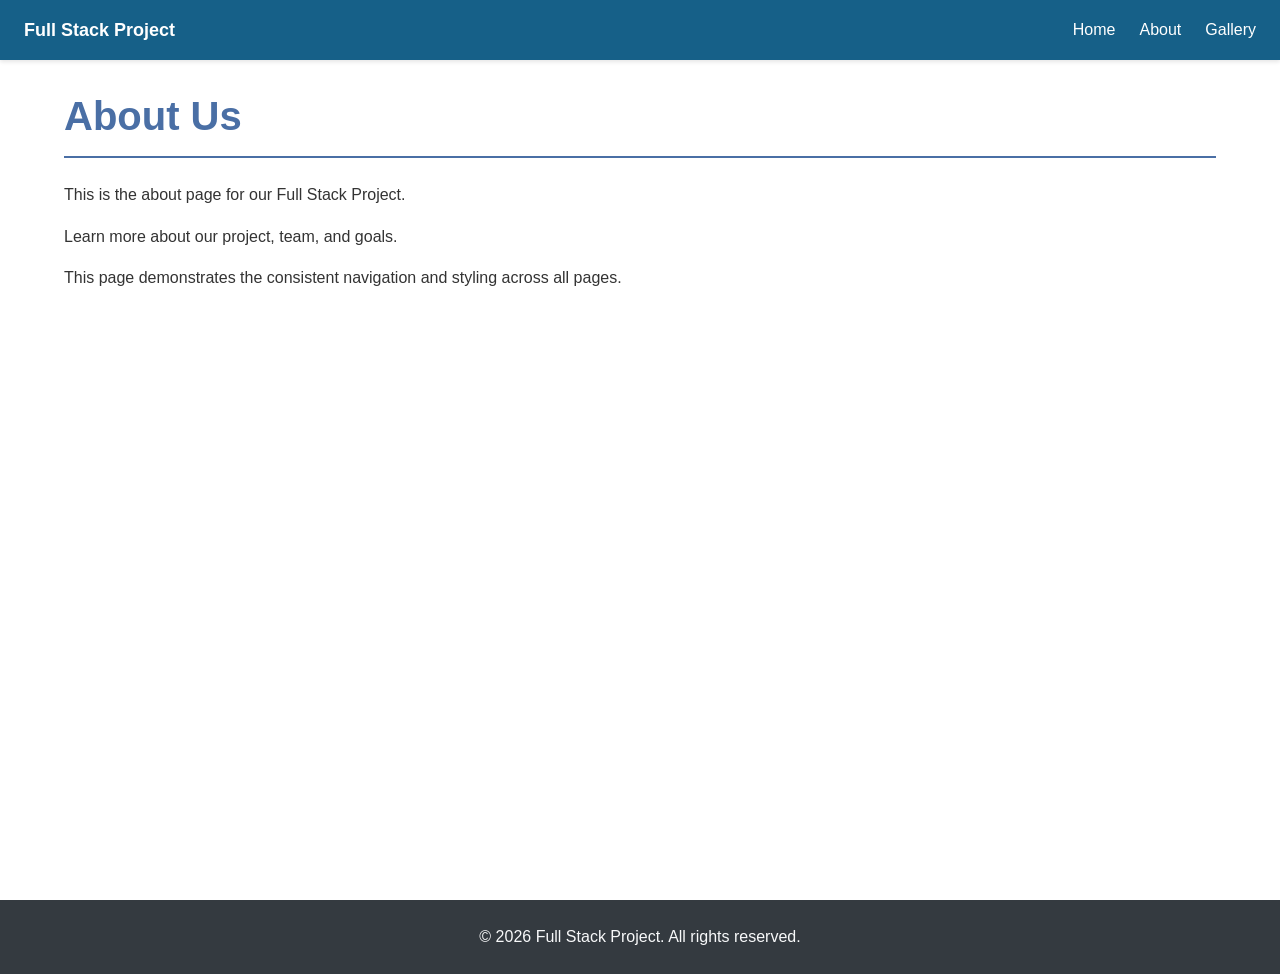
==== about.html @ bf6ebded "Initital commit" ====
<!DOCTYPE html>
<html lang="en">
<head>
    <meta charset="UTF-8">
    <meta name="viewport" content="width=device-width, initial-scale=1.0">
    <meta name="description" content="About our Full Stack Project">
    <title>Full Stack Project | About</title>
    <link rel="stylesheet" href="css/style.css">
</head>
<body>
    <!-- Navigation Bar -->
    <nav class="navbar">
        <a href="index.html" class="navbar-brand">Full Stack Project</a>
        <ul class="navbar-nav">
            <li><a href="index.html">Home</a></li>
            <li><a href="about.html">About</a></li>
            <li><a href="gallery.html">Gallery</a></li>
        </ul>
    </nav>

    <!-- Main Content -->
    <main class="main">
        <div class="container">
            <h1 class="page-heading">About Us</h1>
            <p class="mb-2">This is the about page for our Full Stack Project.</p>
            <p class="mb-2">Learn more about our project, team, and goals.</p>
            <p>This page demonstrates the consistent navigation and styling across all pages.</p>
        </div>
    </main>

    <!-- Footer -->
    <footer class="footer">
        <div class="container">
            <p>&copy; 2026 Full Stack Project. All rights reserved.</p>
        </div>
    </footer>
</body>
</html>
---- css/style.css ----
/* CSS Reset and Base Styles */

/* Reset */
* {
    margin: 0;
    padding: 0;
    box-sizing: border-box;
}

html {
    scroll-behavior: smooth;
}

body {
    font-family: var(--font-primary);
    font-size: var(--font-size-base);
    line-height: var(--line-height-base);
    color: var(--text-color);
    background-color: var(--bg-color);
}

h1, h2, h3, h4, h5, h6 {
    font-weight: 600;
    line-height: 1.2;
}

a {
    color: var(--link-color);
    text-decoration: none;
    transition: color 0.3s ease;
}

a:hover {
    color: var(--link-color-hover);
}

img {
    max-width: 100%;
    height: auto;
    display: block;
}

/* CSS Variables */
:root {
    /* Colors */
    --color-primary: #4a6fa5;
    --color-secondary: #166088;
    --color-accent: #4fc3f7;
    --color-light: #f8f9fa;
    --color-dark: #343a40;
    
    --bg-color: #ffffff;
    --text-color: #333333;
    --text-color-light: #666666;
    --link-color: var(--color-primary);
    --link-color-hover: var(--color-secondary);
    
    /* Typography */
    --font-primary: 'Segoe UI', Tahoma, Geneva, Verdana, sans-serif;
    --font-secondary: Georgia, 'Times New Roman', serif;
    --font-size-base: 16px;
    --font-size-small: 14px;
    --font-size-large: 18px;
    --line-height-base: 1.6;
    
    /* Spacing */
    --spacing-xs: 0.5rem;
    --spacing-sm: 1rem;
    --spacing-md: 1.5rem;
    --spacing-lg: 2rem;
    --spacing-xl: 3rem;
    
    /* Borders & Radius */
    --border-radius-sm: 4px;
    --border-radius-md: 8px;
    --border-color: #dddddd;
    
    /* Shadows */
    --shadow-sm: 0 2px 4px rgba(0, 0, 0, 0.1);
    --shadow-md: 0 4px 8px rgba(0, 0, 0, 0.15);
    
    /* Navigation */
    --nav-bg: var(--color-secondary);
    --nav-text: #ffffff;
    --nav-text-hover: var(--color-accent);
    --nav-height: 60px;
}

/* Utility Classes */
.container {
    width: 100%;
    max-width: 1200px;
    margin: 0 auto;
    padding: 0 var(--spacing-md);
}

.text-center {
    text-align: center;
}

.mt-1 { margin-top: var(--spacing-xs); }
.mt-2 { margin-top: var(--spacing-sm); }
.mt-3 { margin-top: var(--spacing-md); }
.mt-4 { margin-top: var(--spacing-lg); }

.mb-1 { margin-bottom: var(--spacing-xs); }
.mb-2 { margin-bottom: var(--spacing-sm); }
.mb-3 { margin-bottom: var(--spacing-md); }
.mb-4 { margin-bottom: var(--spacing-lg); }

/* Navigation Bar */
.navbar {
    background-color: var(--nav-bg);
    color: var(--nav-text);
    height: var(--nav-height);
    display: flex;
    align-items: center;
    justify-content: space-between;
    padding: 0 var(--spacing-md);
    position: sticky;
    top: 0;
    z-index: 1000;
    box-shadow: var(--shadow-sm);
}

.navbar-brand {
    font-size: var(--font-size-large);
    font-weight: 700;
    color: var(--nav-text);
}

.navbar-brand:hover {
    color: var(--nav-text-hover);
}

.navbar-nav {
    display: flex;
    list-style: none;
    gap: var(--spacing-md);
}

.navbar-nav a {
    color: var(--nav-text);
    font-weight: 500;
    padding: var(--spacing-xs) 0;
    position: relative;
}

.navbar-nav a:hover {
    color: var(--nav-text-hover);
}

.navbar-nav a::after {
    content: '';
    position: absolute;
    bottom: 0;
    left: 0;
    width: 0;
    height: 2px;
    background-color: var(--nav-text-hover);
    transition: width 0.3s ease;
}

.navbar-nav a:hover::after {
    width: 100%;
}

/* Main Content */
.main {
    padding: var(--spacing-lg) 0;
    min-height: calc(100vh - var(--nav-height));
}

/* Footer */
.footer {
    background-color: var(--color-dark);
    color: var(--color-light);
    text-align: center;
    padding: var(--spacing-md);
    margin-top: auto;
}

/* Page Headings */
.page-heading {
    font-size: 2.5rem;
    margin-bottom: var(--spacing-md);
    color: var(--color-primary);
    padding-bottom: var(--spacing-sm);
    border-bottom: 2px solid var(--color-primary);
}

/* Responsive Design */
@media (max-width: 768px) {
    .navbar-nav {
        display: none;
    }
    
    .page-heading {
        font-size: 2rem;
    }
}
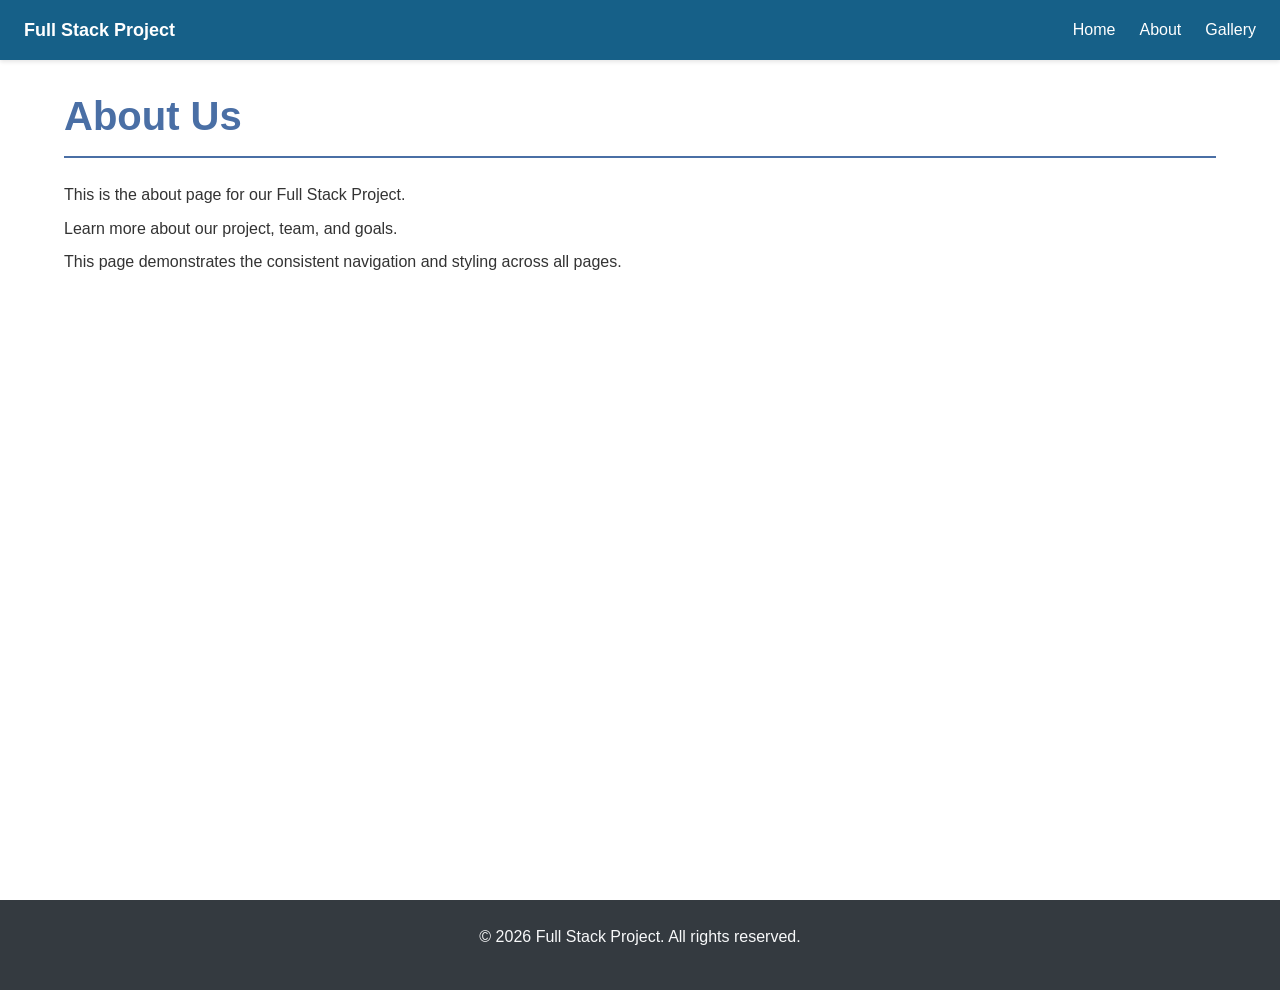
==== commit fde3282e: "feat: Add responsive card grid with hover effects" ====
--- a/about.html
+++ b/about.html
@@ -5,6 +5,8 @@
     <meta name="viewport" content="width=device-width, initial-scale=1.0">
     <meta name="description" content="About our Full Stack Project">
     <title>Full Stack Project | About</title>
+    <!-- Bootstrap 5 CSS -->
+    <link href="https://cdn.jsdelivr.net/npm/bootstrap@5.3.2/dist/css/bootstrap.min.css" rel="stylesheet" integrity="sha384-T3c6CoIi6uLrA9TneNEoa7RxnatzjcDSCmG1MXxSR1GAsXEV/Dwwykc2MPK8M2HN" crossorigin="anonymous">
     <link rel="stylesheet" href="css/style.css">
 </head>
 <body>
@@ -34,5 +36,8 @@
             <p>&copy; 2026 Full Stack Project. All rights reserved.</p>
         </div>
     </footer>
+
+    <!-- Bootstrap 5 JS Bundle with Popper -->
+    <script src="https://cdn.jsdelivr.net/npm/bootstrap@5.3.2/dist/js/bootstrap.bundle.min.js" integrity="sha384-C6RzsynM9kWDrMNeT87bh95OGNyZPhcTNXj1NW7RuBCsyN/o0jlpcV8Qyq46cDfL" crossorigin="anonymous"></script>
 </body>
 </html>
--- a/css/style.css
+++ b/css/style.css
@@ -135,6 +135,7 @@
 
 .navbar-nav {
     display: flex;
+    flex-direction: row;
     list-style: none;
     gap: var(--spacing-md);
 }
@@ -189,13 +190,156 @@
     border-bottom: 2px solid var(--color-primary);
 }
 
+/* Card Grid Layout */
+.card-grid {
+    display: grid;
+    grid-template-columns: repeat(auto-fill, minmax(300px, 1fr));
+    gap: var(--spacing-md);
+    padding: var(--spacing-sm) 0;
+}
+
+/* Card Component */
+.card {
+    background: white;
+    border-radius: var(--border-radius-md);
+    overflow: hidden;
+    box-shadow: var(--shadow-sm);
+    transition: all 0.3s ease;
+    border: none;
+}
+
+.card:hover {
+    transform: translateY(-5px);
+    box-shadow: var(--shadow-md);
+}
+
+.card-image-container {
+    position: relative;
+    overflow: hidden;
+    height: 220px;
+}
+
+.card-image-container img {
+    width: 100%;
+    height: 100%;
+    object-fit: cover;
+    transition: transform 0.4s ease;
+}
+
+.card:hover .card-image-container img {
+    transform: scale(1.05);
+}
+
+.card-overlay {
+    position: absolute;
+    top: 0;
+    left: 0;
+    right: 0;
+    bottom: 0;
+    background: rgba(22, 96, 136, 0.85);
+    display: flex;
+    align-items: center;
+    justify-content: center;
+    opacity: 0;
+    transition: opacity 0.3s ease;
+}
+
+.card:hover .card-overlay {
+    opacity: 1;
+}
+
+.overlay-text {
+    color: white;
+    font-weight: 600;
+    font-size: var(--font-size-large);
+    padding: var(--spacing-sm) var(--spacing-md);
+    border: 2px solid white;
+    border-radius: var(--border-radius-sm);
+}
+
+.card-body {
+    padding: var(--spacing-md);
+}
+
+.card-title {
+    font-size: var(--font-size-large);
+    margin-bottom: var(--spacing-xs);
+    color: var(--color-primary);
+}
+
+.card-text {
+    color: var(--text-color-light);
+    font-size: var(--font-size-small);
+    margin-bottom: var(--spacing-sm);
+    line-height: var(--line-height-base);
+}
+
+.card-meta {
+    display: flex;
+    align-items: center;
+    gap: var(--spacing-sm);
+    font-size: var(--font-size-small);
+    color: var(--text-color-light);
+}
+
+.card-meta .age::before {
+    content: "• ";
+    color: var(--border-color);
+}
+
+/* Page Header */
+.page-header {
+    text-align: center;
+    margin-bottom: var(--spacing-lg);
+}
+
+.lead {
+    font-size: 1.25rem;
+    color: var(--text-color-light);
+    margin-top: var(--spacing-sm);
+}
+
 /* Responsive Design */
 @media (max-width: 768px) {
-    .navbar-nav {
-        display: none;
-    }
-    
     .page-heading {
         font-size: 2rem;
     }
-}
+    
+    .card-grid {
+        grid-template-columns: repeat(auto-fill, minmax(250px, 1fr));
+        gap: var(--spacing-sm);
+    }
+    
+    .card-image-container {
+        height: 200px;
+    }
+    
+    .card-body {
+        padding: var(--spacing-sm);
+    }
+    
+    .card-title {
+        font-size: var(--font-size-base);
+    }
+}
+
+@media (max-width: 576px) {
+    .card-grid {
+        grid-template-columns: 1fr;
+        gap: var(--spacing-md);
+    }
+    
+    .card-image-container {
+        height: 250px;
+    }
+    
+    .page-header {
+        margin-bottom: var(--spacing-md);
+    }
+}
+
+@media (min-width: 1200px) {
+    .card-grid {
+        grid-template-columns: repeat(4, 1fr);
+    }
+}
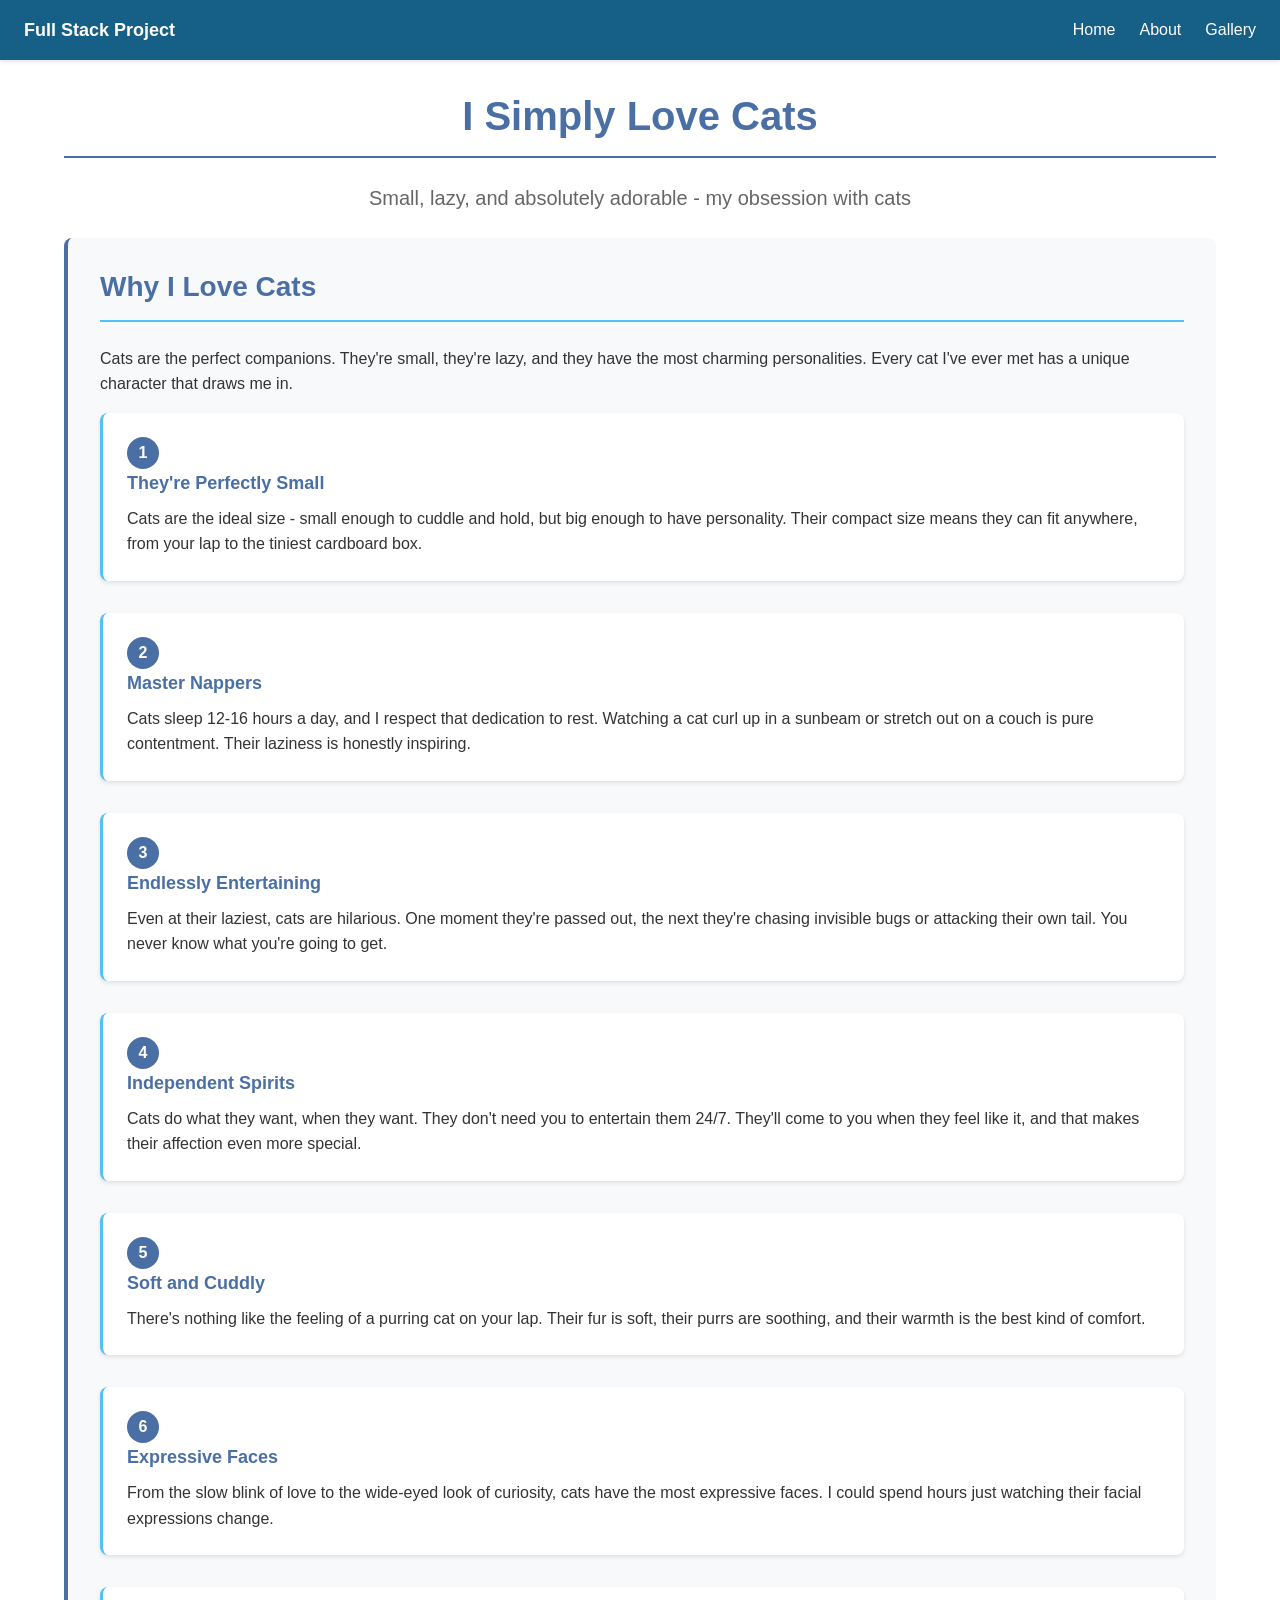
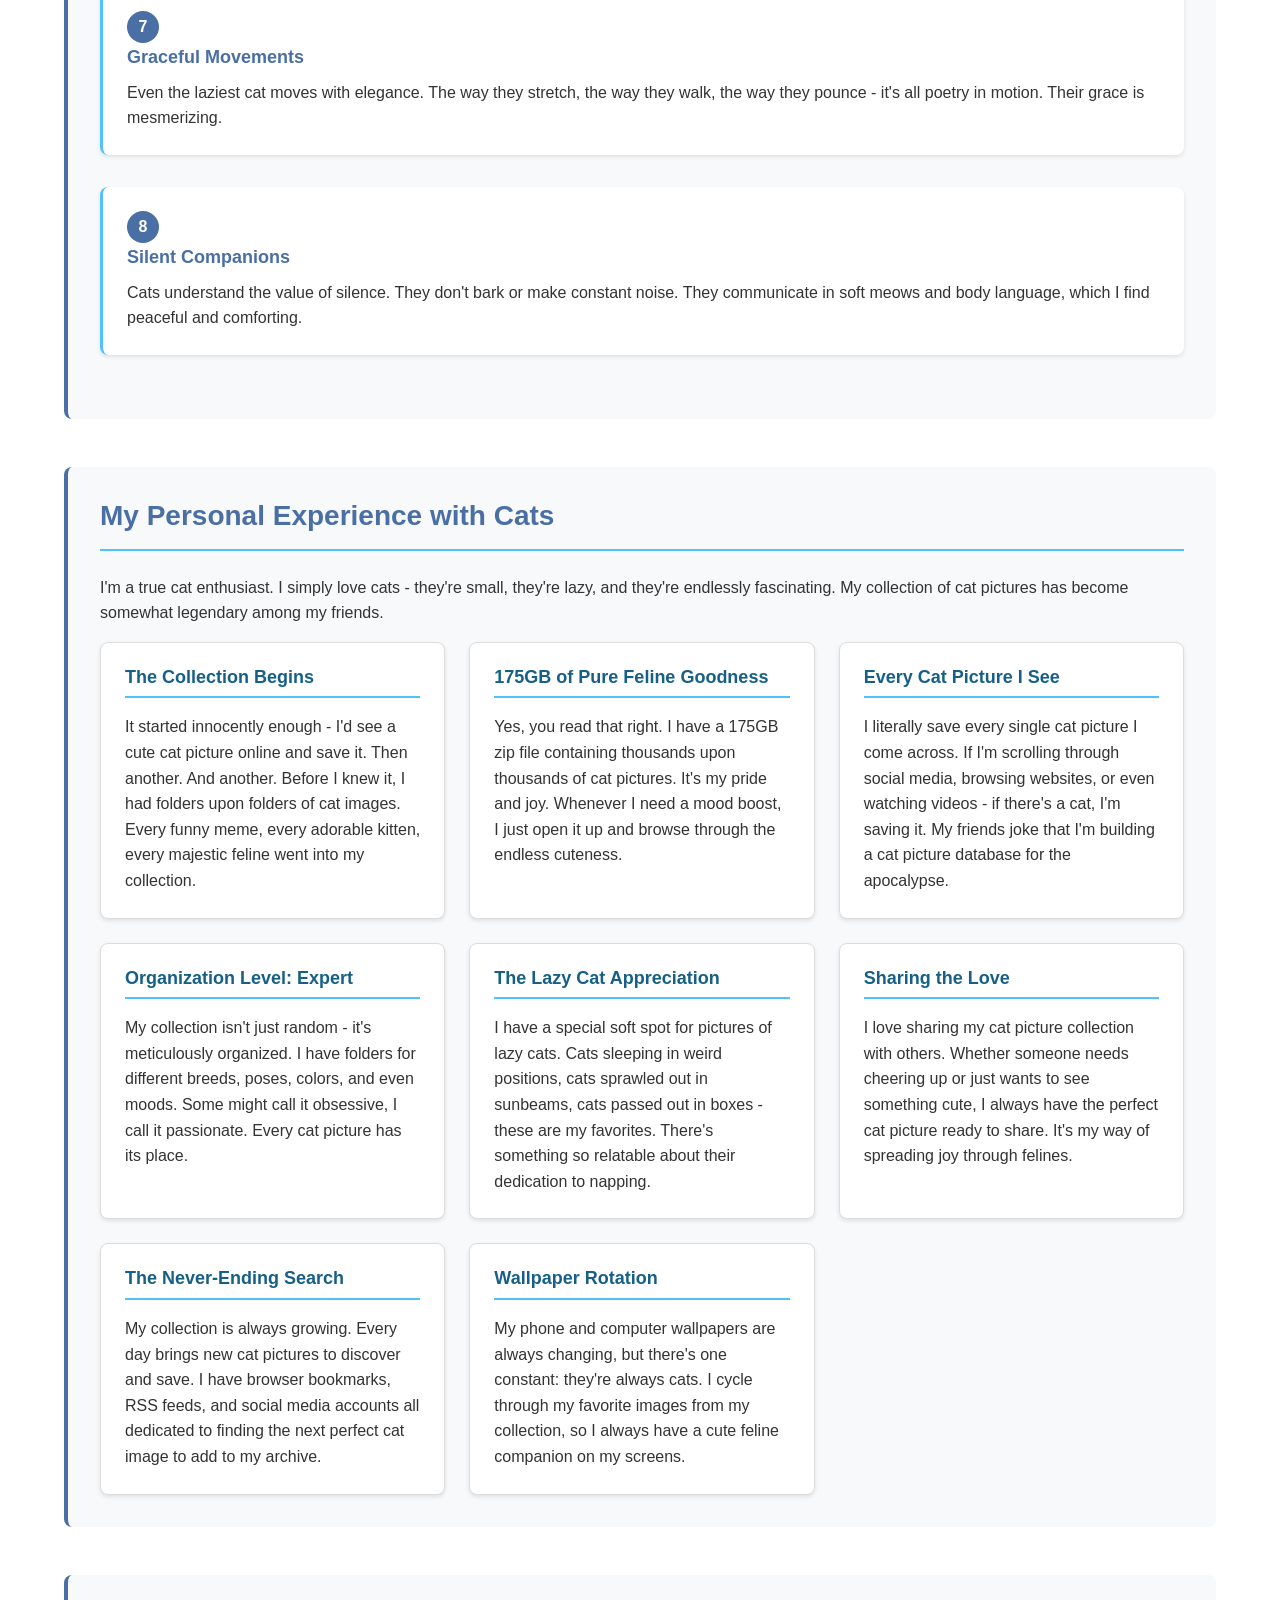
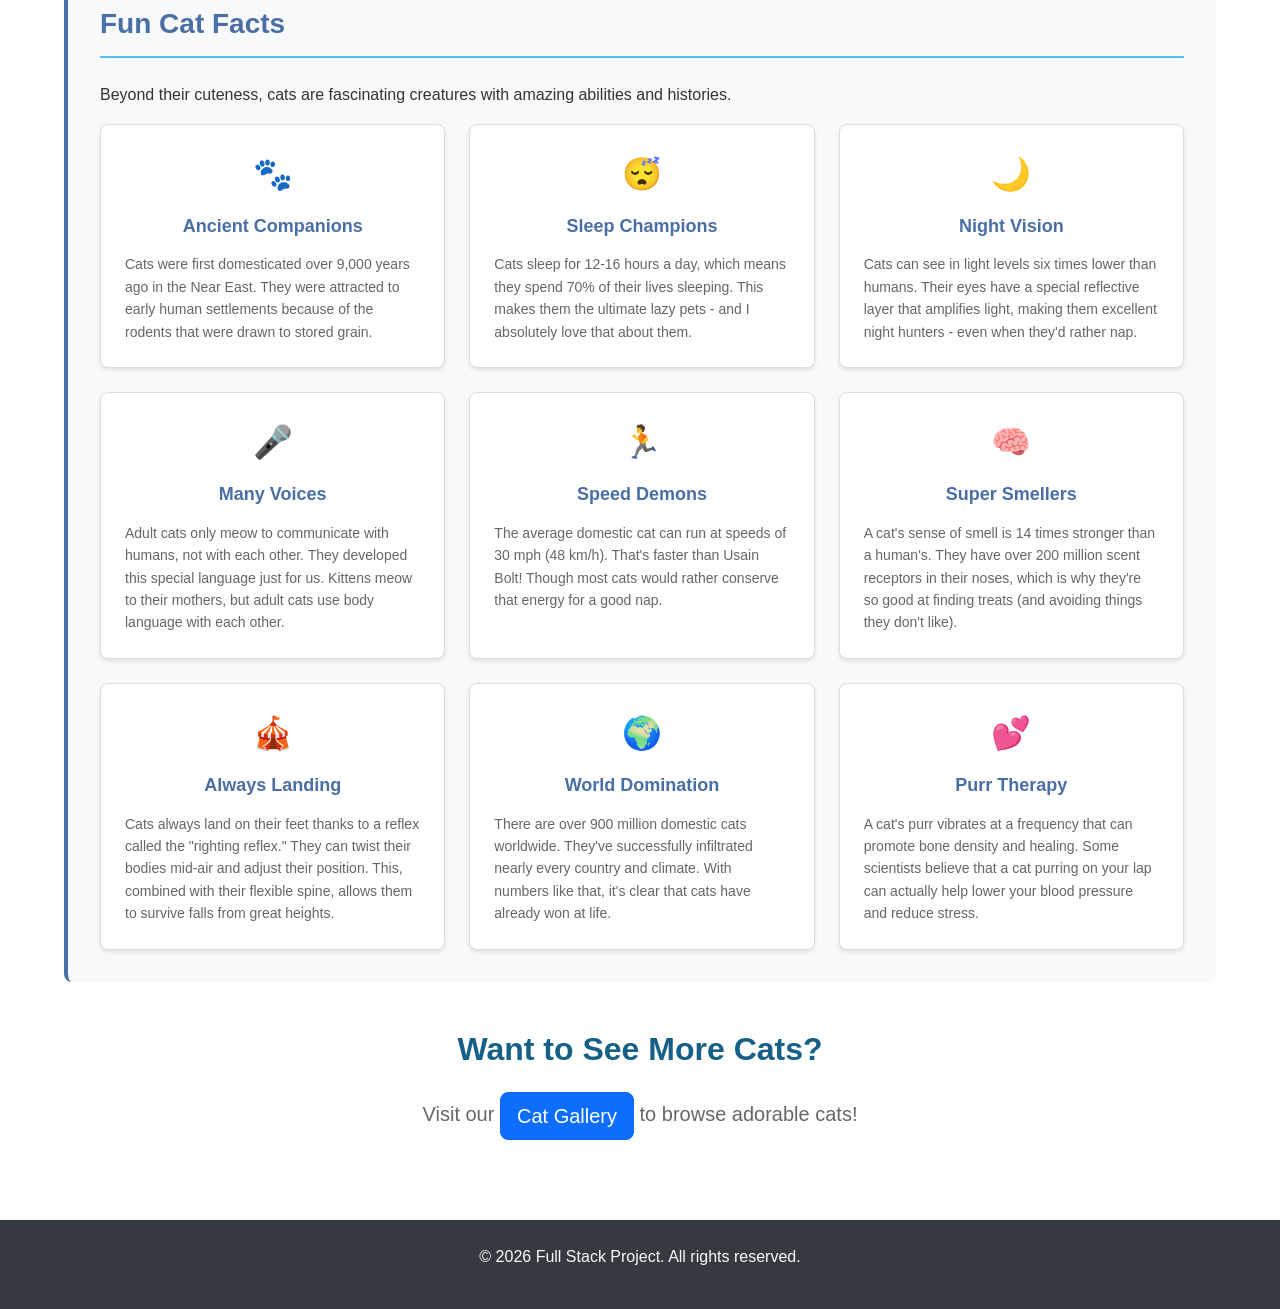
==== commit 81289e9d: "feat: initial about page draft" ====
--- a/about.html
+++ b/about.html
@@ -3,10 +3,10 @@
 <head>
     <meta charset="UTF-8">
     <meta name="viewport" content="width=device-width, initial-scale=1.0">
-    <meta name="description" content="About our Full Stack Project">
-    <title>Full Stack Project | About</title>
+    <meta name="description" content="About my love for cats - personal experiences and fun facts">
+    <title>Full Stack Project | About Cats</title>
     <!-- Bootstrap 5 CSS -->
-    <link href="https://cdn.jsdelivr.net/npm/bootstrap@5.3.2/dist/css/bootstrap.min.css" rel="stylesheet" integrity="sha384-T3c6CoIi6uLrA9TneNEoa7RxnatzjcDSCmG1MXxSR1GAsXEV/Dwwykc2MPK8M2HN" crossorigin="anonymous">
+    <link href="https://cdn.jsdelivr.net/npm/bootstrap@5.3.2/dist/css/bootstrap.min.css" rel="stylesheet" integrity="sha384-T3c6CoIi6uLrA9tneNEoa7RxnatzjcDSCmG1MXxSR1GAsXEV/Dwwykc2MPK8M2HN" crossorigin="anonymous">
     <link rel="stylesheet" href="css/style.css">
 </head>
 <body>
@@ -23,10 +23,165 @@
     <!-- Main Content -->
     <main class="main">
         <div class="container">
-            <h1 class="page-heading">About Us</h1>
-            <p class="mb-2">This is the about page for our Full Stack Project.</p>
-            <p class="mb-2">Learn more about our project, team, and goals.</p>
-            <p>This page demonstrates the consistent navigation and styling across all pages.</p>
+            <article>
+                <header class="page-header mb-4">
+                    <h1 class="page-heading">I Simply Love Cats</h1>
+                    <p class="lead">Small, lazy, and absolutely adorable - my obsession with cats</p>
+                </header>
+
+                <section class="about-section mb-5">
+                    <h2>Why I Love Cats</h2>
+                    <p class="mb-3">Cats are the perfect companions. They're small, they're lazy, and they have the most charming personalities. Every cat I've ever met has a unique character that draws me in.</p>
+                    
+                    <ol class="about-list">
+                        <li>
+                            <strong>They're Perfectly Small</strong>
+                            <p>Cats are the ideal size - small enough to cuddle and hold, but big enough to have personality. Their compact size means they can fit anywhere, from your lap to the tiniest cardboard box.</p>
+                        </li>
+                        <li>
+                            <strong>Master Nappers</strong>
+                            <p>Cats sleep 12-16 hours a day, and I respect that dedication to rest. Watching a cat curl up in a sunbeam or stretch out on a couch is pure contentment. Their laziness is honestly inspiring.</p>
+                        </li>
+                        <li>
+                            <strong>Endlessly Entertaining</strong>
+                            <p>Even at their laziest, cats are hilarious. One moment they're passed out, the next they're chasing invisible bugs or attacking their own tail. You never know what you're going to get.</p>
+                        </li>
+                        <li>
+                            <strong>Independent Spirits</strong>
+                            <p>Cats do what they want, when they want. They don't need you to entertain them 24/7. They'll come to you when they feel like it, and that makes their affection even more special.</p>
+                        </li>
+                        <li>
+                            <strong>Soft and Cuddly</strong>
+                            <p>There's nothing like the feeling of a purring cat on your lap. Their fur is soft, their purrs are soothing, and their warmth is the best kind of comfort.</p>
+                        </li>
+                        <li>
+                            <strong>Expressive Faces</strong>
+                            <p>From the slow blink of love to the wide-eyed look of curiosity, cats have the most expressive faces. I could spend hours just watching their facial expressions change.</p>
+                        </li>
+                        <li>
+                            <strong>Graceful Movements</strong>
+                            <p>Even the laziest cat moves with elegance. The way they stretch, the way they walk, the way they pounce - it's all poetry in motion. Their grace is mesmerizing.</p>
+                        </li>
+                        <li>
+                            <strong>Silent Companions</strong>
+                            <p>Cats understand the value of silence. They don't bark or make constant noise. They communicate in soft meows and body language, which I find peaceful and comforting.</p>
+                        </li>
+                    </ol>
+                </section>
+
+                <section class="about-section mb-5">
+                    <h2>My Personal Experience with Cats</h2>
+                    <p class="mb-3">I'm a true cat enthusiast. I simply love cats - they're small, they're lazy, and they're endlessly fascinating. My collection of cat pictures has become somewhat legendary among my friends.</p>
+                    
+                    <div class="experience-grid">
+                        <div class="experience-item">
+                            <h3>The Collection Begins</h3>
+                            <p>It started innocently enough - I'd see a cute cat picture online and save it. Then another. And another. Before I knew it, I had folders upon folders of cat images. Every funny meme, every adorable kitten, every majestic feline went into my collection.</p>
+                        </div>
+                        
+                        <div class="experience-item">
+                            <h3>175GB of Pure Feline Goodness</h3>
+                            <p>Yes, you read that right. I have a 175GB zip file containing thousands upon thousands of cat pictures. It's my pride and joy. Whenever I need a mood boost, I just open it up and browse through the endless cuteness.</p>
+                        </div>
+                        
+                        <div class="experience-item">
+                            <h3>Every Cat Picture I See</h3>
+                            <p>I literally save every single cat picture I come across. If I'm scrolling through social media, browsing websites, or even watching videos - if there's a cat, I'm saving it. My friends joke that I'm building a cat picture database for the apocalypse.</p>
+                        </div>
+                        
+                        <div class="experience-item">
+                            <h3>Organization Level: Expert</h3>
+                            <p>My collection isn't just random - it's meticulously organized. I have folders for different breeds, poses, colors, and even moods. Some might call it obsessive, I call it passionate. Every cat picture has its place.</p>
+                        </div>
+                        
+                        <div class="experience-item">
+                            <h3>The Lazy Cat Appreciation</h3>
+                            <p>I have a special soft spot for pictures of lazy cats. Cats sleeping in weird positions, cats sprawled out in sunbeams, cats passed out in boxes - these are my favorites. There's something so relatable about their dedication to napping.</p>
+                        </div>
+                        
+                        <div class="experience-item">
+                            <h3>Sharing the Love</h3>
+                            <p>I love sharing my cat picture collection with others. Whether someone needs cheering up or just wants to see something cute, I always have the perfect cat picture ready to share. It's my way of spreading joy through felines.</p>
+                        </div>
+                        
+                        <div class="experience-item">
+                            <h3>The Never-Ending Search</h3>
+                            <p>My collection is always growing. Every day brings new cat pictures to discover and save. I have browser bookmarks, RSS feeds, and social media accounts all dedicated to finding the next perfect cat image to add to my archive.</p>
+                        </div>
+                        
+                        <div class="experience-item">
+                            <h3>Wallpaper Rotation</h3>
+                            <p>My phone and computer wallpapers are always changing, but there's one constant: they're always cats. I cycle through my favorite images from my collection, so I always have a cute feline companion on my screens.</p>
+                        </div>
+                    </div>
+                </section>
+
+                <section class="about-section mb-5">
+                    <h2>Fun Cat Facts</h2>
+                    <p class="mb-3">Beyond their cuteness, cats are fascinating creatures with amazing abilities and histories.</p>
+                    
+                    <div class="facts-container">
+                        <div class="fact-card">
+                            <div class="fact-icon">🐾</div>
+                            <h3>Ancient Companions</h3>
+                            <p>Cats were first domesticated over 9,000 years ago in the Near East. They were attracted to early human settlements because of the rodents that were drawn to stored grain.</p>
+                        </div>
+                        
+                        <div class="fact-card">
+                            <div class="fact-icon">😴</div>
+                            <h3>Sleep Champions</h3>
+                            <p>Cats sleep for 12-16 hours a day, which means they spend 70% of their lives sleeping. This makes them the ultimate lazy pets - and I absolutely love that about them.</p>
+                        </div>
+                        
+                        <div class="fact-card">
+                            <div class="fact-icon">🌙</div>
+                            <h3>Night Vision</h3>
+                            <p>Cats can see in light levels six times lower than humans. Their eyes have a special reflective layer that amplifies light, making them excellent night hunters - even when they'd rather nap.</p>
+                        </div>
+                        
+                        <div class="fact-card">
+                            <div class="fact-icon">🎤</div>
+                            <h3>Many Voices</h3>
+                            <p>Adult cats only meow to communicate with humans, not with each other. They developed this special language just for us. Kittens meow to their mothers, but adult cats use body language with each other.</p>
+                        </div>
+                        
+                        <div class="fact-card">
+                            <div class="fact-icon">🏃</div>
+                            <h3>Speed Demons</h3>
+                            <p>The average domestic cat can run at speeds of 30 mph (48 km/h). That's faster than Usain Bolt! Though most cats would rather conserve that energy for a good nap.</p>
+                        </div>
+                        
+                        <div class="fact-card">
+                            <div class="fact-icon">🧠</div>
+                            <h3>Super Smellers</h3>
+                            <p>A cat's sense of smell is 14 times stronger than a human's. They have over 200 million scent receptors in their noses, which is why they're so good at finding treats (and avoiding things they don't like).</p>
+                        </div>
+                        
+                        <div class="fact-card">
+                            <div class="fact-icon">🎪</div>
+                            <h3>Always Landing</h3>
+                            <p>Cats always land on their feet thanks to a reflex called the "righting reflex." They can twist their bodies mid-air and adjust their position. This, combined with their flexible spine, allows them to survive falls from great heights.</p>
+                        </div>
+                        
+                        <div class="fact-card">
+                            <div class="fact-icon">🌍</div>
+                            <h3>World Domination</h3>
+                            <p>There are over 900 million domestic cats worldwide. They've successfully infiltrated nearly every country and climate. With numbers like that, it's clear that cats have already won at life.</p>
+                        </div>
+                        
+                        <div class="fact-card">
+                            <div class="fact-icon">💕</div>
+                            <h3>Purr Therapy</h3>
+                            <p>A cat's purr vibrates at a frequency that can promote bone density and healing. Some scientists believe that a cat purring on your lap can actually help lower your blood pressure and reduce stress.</p>
+                        </div>
+                    </div>
+                </section>
+
+                <section class="gallery-teaser text-center mb-5">
+                    <h2>Want to See More Cats?</h2>
+                    <p class="lead mb-4">Visit our <a href="gallery.html" class="btn btn-primary btn-lg">Cat Gallery</a> to browse adorable cats!</p>
+                </section>
+            </article>
         </div>
     </main>
 
--- a/css/style.css
+++ b/css/style.css
@@ -190,7 +190,7 @@
     border-bottom: 2px solid var(--color-primary);
 }
 
-/* Card Grid Layout */
+/* Legacy card grid styles - kept for compatibility with existing pages */
 .card-grid {
     display: grid;
     grid-template-columns: repeat(auto-fill, minmax(300px, 1fr));
@@ -198,7 +198,7 @@
     padding: var(--spacing-sm) 0;
 }
 
-/* Card Component */
+/* Card Component (for non-dynamic pages) */
 .card {
     background: white;
     border-radius: var(--border-radius-md);
@@ -213,6 +213,7 @@
     box-shadow: var(--shadow-md);
 }
 
+/* Old card styles for backward compatibility */
 .card-image-container {
     position: relative;
     overflow: hidden;
@@ -305,11 +306,6 @@
         font-size: 2rem;
     }
     
-    .card-grid {
-        grid-template-columns: repeat(auto-fill, minmax(250px, 1fr));
-        gap: var(--spacing-sm);
-    }
-    
     .card-image-container {
         height: 200px;
     }
@@ -321,14 +317,15 @@
     .card-title {
         font-size: var(--font-size-base);
     }
+    
+    /* Fix Bootstrap input-group width issue on small screens */
+    .input-group > .form-control {
+        width: auto;
+        flex: 1 1 auto;
+    }
 }
 
 @media (max-width: 576px) {
-    .card-grid {
-        grid-template-columns: 1fr;
-        gap: var(--spacing-md);
-    }
-    
     .card-image-container {
         height: 250px;
     }
@@ -336,10 +333,449 @@
     .page-header {
         margin-bottom: var(--spacing-md);
     }
+    
+    .input-group {
+        flex-direction: column;
+    }
+    
+    .input-group .btn {
+        width: 100%;
+    }
 }
 
 @media (min-width: 1200px) {
-    .card-grid {
-        grid-template-columns: repeat(4, 1fr);
-    }
-}
+    /* Extra large screens - 4 columns */
+    .card-image-container {
+        height: 240px;
+    }
+}
+
+/* Search Form Styles */
+.search-form {
+    max-width: 600px;
+    margin: 0 auto var(--spacing-lg);
+}
+
+.search-form .form-control {
+    border-radius: var(--border-radius-md) 0 0 var(--border-radius-md);
+    border-right: none;
+}
+
+.search-form .btn-primary {
+    border-radius: 0 var(--border-radius-md) var(--border-radius-md) 0;
+}
+
+.search-form .btn-outline-secondary {
+    border-radius: 0;
+    border-left: 1px solid var(--border-color);
+    border-right: 1px solid var(--border-color);
+}
+
+.search-form .btn i {
+    margin-right: var(--spacing-xs);
+}
+
+/* Clear search button - hide when input is empty */
+#clear-search {
+    display: none;
+}
+
+/* Loading Overlay */
+.loading-overlay {
+    display: flex;
+    flex-direction: column;
+    align-items: center;
+    justify-content: center;
+    padding: var(--spacing-xl);
+    text-align: center;
+    min-height: 300px;
+}
+
+.loading-overlay .spinner-border {
+    width: 3rem;
+    height: 3rem;
+    margin-bottom: var(--spacing-md);
+}
+
+.loading-text {
+    font-size: var(--font-size-large);
+    color: var(--text-color-light);
+}
+
+/* Alert Styles (Error and Empty States) */
+.alert {
+    border-radius: var(--border-radius-md);
+    border: none;
+    padding: var(--spacing-md);
+    margin-bottom: var(--spacing-md);
+    text-align: center;
+}
+
+/* Pagination Info */
+.pagination-info {
+    font-size: var(--font-size-small);
+}
+
+/* Pagination Container */
+.pagination-container {
+    display: flex;
+    justify-content: center;
+}
+
+.pagination {
+    flex-wrap: wrap;
+}
+
+.pagination .page-item {
+    margin: 0 var(--spacing-xs);
+}
+
+.pagination .page-link {
+    border-radius: var(--border-radius-sm);
+    padding: var(--spacing-xs) var(--spacing-md);
+    border: 1px solid var(--border-color);
+    color: var(--color-primary);
+}
+
+.pagination .page-link:hover {
+    background-color: var(--color-light);
+    border-color: var(--color-primary);
+}
+
+.pagination .page-item.active .page-link {
+    background-color: var(--color-primary);
+    border-color: var(--color-primary);
+    color: white;
+}
+
+.pagination .page-item.disabled .page-link {
+    color: var(--text-color-light);
+    background-color: transparent;
+    border-color: var(--border-color);
+}
+
+/* Cat Card Hover Overlay - using Bootstrap classes */
+.cat-card {
+    border: none;
+    border-radius: var(--border-radius-md);
+    overflow: hidden;
+    box-shadow: var(--shadow-sm);
+    transition: all 0.3s ease;
+    height: 100%;
+}
+
+.cat-card:hover {
+    transform: translateY(-8px);
+    box-shadow: var(--shadow-md);
+}
+
+.cat-image-container {
+    position: relative;
+    overflow: hidden;
+    height: 220px;
+}
+
+.cat-image-container img {
+    width: 100%;
+    height: 100%;
+    object-fit: cover;
+    transition: transform 0.4s ease;
+}
+
+.cat-card:hover .cat-image-container img {
+    transform: scale(1.05);
+}
+
+.hover-overlay {
+    top: 0;
+    left: 0;
+    right: 0;
+    bottom: 0;
+    background: linear-gradient(to bottom, rgba(0,0,0,0.7), rgba(0,0,0,0.3));
+    display: flex;
+    flex-direction: column;
+    justify-content: flex-end;
+    padding: var(--spacing-md);
+    color: white;
+    opacity: 0;
+    transition: opacity 0.3s ease;
+}
+
+.cat-image-container:hover .hover-overlay {
+    opacity: 1;
+}
+
+.hover-overlay h3 {
+    margin-bottom: var(--spacing-xs);
+    font-size: var(--font-size-large);
+    font-weight: 600;
+}
+
+.hover-overlay p {
+    margin: 0;
+    font-size: var(--font-size-small);
+    opacity: 0.9;
+}
+
+/* Card Body */
+.cat-card .card-body {
+    padding: var(--spacing-md);
+}
+
+.cat-card .card-title {
+    font-size: var(--font-size-large);
+    margin-bottom: var(--spacing-xs);
+    color: var(--color-primary);
+}
+
+.cat-card .card-text {
+    color: var(--text-color-light);
+    font-size: var(--font-size-small);
+    margin-bottom: var(--spacing-sm);
+    line-height: var(--line-height-base);
+}
+
+/* Card Meta Badges */
+.card-meta {
+    display: flex;
+    flex-wrap: wrap;
+    gap: var(--spacing-xs);
+    margin-top: auto;
+}
+
+.card-meta .badge {
+    font-size: var(--font-size-small);
+    padding: var(--spacing-xs) var(--spacing-sm);
+    border-radius: var(--border-radius-sm);
+}
+
+/* Responsive Card Grid */
+@media (max-width: 768px) {
+    .cat-image-container {
+        height: 200px;
+    }
+}
+
+@media (max-width: 576px) {
+    .cat-image-container {
+        height: 180px;
+    }
+    
+    .cat-card .card-body {
+        padding: var(--spacing-sm);
+    }
+    
+    .cat-card .card-title {
+        font-size: var(--font-size-base);
+    }
+    
+    .hover-overlay h3 {
+        font-size: var(--font-size-base);
+    }
+}
+
+/* About Page Styles */
+.about-section {
+    background-color: var(--color-light);
+    padding: var(--spacing-lg);
+    border-radius: var(--border-radius-md);
+    border-left: 4px solid var(--color-primary);
+}
+
+.about-section h2 {
+    color: var(--color-primary);
+    font-size: 1.75rem;
+    margin-bottom: var(--spacing-md);
+    padding-bottom: var(--spacing-sm);
+    border-bottom: 2px solid var(--color-accent);
+}
+
+.about-list {
+    list-style-type: none;
+    counter-reset: item-counter;
+    padding-left: 0;
+}
+
+.about-list li {
+    counter-increment: item-counter;
+    margin-bottom: var(--spacing-lg);
+    padding: var(--spacing-md);
+    background-color: white;
+    border-radius: var(--border-radius-md);
+    box-shadow: var(--shadow-sm);
+    border-left: 3px solid var(--color-accent);
+}
+
+.about-list li::before {
+    content: counter(item-counter);
+    background-color: var(--color-primary);
+    color: white;
+    font-weight: bold;
+    width: 2rem;
+    height: 2rem;
+    border-radius: 50%;
+    display: inline-flex;
+    align-items: center;
+    justify-content: center;
+    margin-right: var(--spacing-md);
+    flex-shrink: 0;
+}
+
+.about-list li strong {
+    display: block;
+    color: var(--color-primary);
+    margin-bottom: var(--spacing-xs);
+    font-size: var(--font-size-large);
+}
+
+.about-list li p {
+    margin: 0;
+    color: var(--text-color);
+    line-height: var(--line-height-base);
+}
+
+/* Experience Grid */
+.experience-grid {
+    display: grid;
+    grid-template-columns: repeat(auto-fill, minmax(300px, 1fr));
+    gap: var(--spacing-md);
+}
+
+.experience-item {
+    background-color: white;
+    padding: var(--spacing-md);
+    border-radius: var(--border-radius-md);
+    box-shadow: var(--shadow-sm);
+    border: 1px solid var(--border-color);
+    transition: all 0.3s ease;
+}
+
+.experience-item:hover {
+    box-shadow: var(--shadow-md);
+    transform: translateY(-3px);
+    border-color: var(--color-accent);
+}
+
+.experience-item h3 {
+    color: var(--color-secondary);
+    margin-bottom: var(--spacing-sm);
+    font-size: var(--font-size-large);
+    padding-bottom: var(--spacing-xs);
+    border-bottom: 2px solid var(--color-accent);
+}
+
+.experience-item p {
+    color: var(--text-color);
+    line-height: var(--line-height-base);
+    margin: 0;
+}
+
+/* Facts Container */
+.facts-container {
+    display: grid;
+    grid-template-columns: repeat(auto-fill, minmax(280px, 1fr));
+    gap: var(--spacing-md);
+}
+
+.fact-card {
+    background-color: white;
+    padding: var(--spacing-md);
+    border-radius: var(--border-radius-md);
+    box-shadow: var(--shadow-sm);
+    border: 1px solid var(--border-color);
+    transition: all 0.3s ease;
+}
+
+.fact-card:hover {
+    box-shadow: var(--shadow-md);
+    transform: translateY(-5px);
+    border-color: var(--color-primary);
+}
+
+.fact-icon {
+    font-size: 2rem;
+    margin-bottom: var(--spacing-sm);
+    text-align: center;
+}
+
+.fact-card h3 {
+    color: var(--color-primary);
+    margin-bottom: var(--spacing-sm);
+    font-size: var(--font-size-large);
+    text-align: center;
+}
+
+.fact-card p {
+    color: var(--text-color-light);
+    line-height: var(--line-height-base);
+    margin: 0;
+    font-size: var(--font-size-small);
+}
+
+/* Gallery Teaser */
+.gallery-teaser {
+    margin-top: var(--spacing-lg);
+}
+
+.gallery-teaser h2 {
+    color: var(--color-secondary);
+    margin-bottom: var(--spacing-md);
+}
+
+/* Personal Images (when added) */
+.personal-images {
+    display: flex;
+    flex-wrap: wrap;
+    justify-content: center;
+    gap: var(--spacing-md);
+    margin-top: var(--spacing-lg);
+}
+
+.personal-image {
+    width: 200px;
+    height: 200px;
+    object-fit: cover;
+    border-radius: var(--border-radius-md);
+    box-shadow: var(--shadow-md);
+    border: 3px solid var(--color-primary);
+    transition: transform 0.3s ease;
+}
+
+.personal-image:hover {
+    transform: scale(1.05);
+}
+
+/* Responsive adjustments for about page */
+@media (max-width: 768px) {
+    .experience-grid {
+        grid-template-columns: 1fr;
+    }
+    
+    .facts-container {
+        grid-template-columns: 1fr;
+    }
+    
+    .about-section {
+        padding: var(--spacing-md);
+    }
+    
+    .about-list li {
+        padding: var(--spacing-sm);
+    }
+    
+    .about-list li::before {
+        width: 1.5rem;
+        height: 1.5rem;
+        font-size: var(--font-size-small);
+    }
+}
+
+@media (max-width: 576px) {
+    .fact-icon {
+        font-size: 1.5rem;
+    }
+    
+    .fact-card h3 {
+        font-size: var(--font-size-base);
+    }
+}
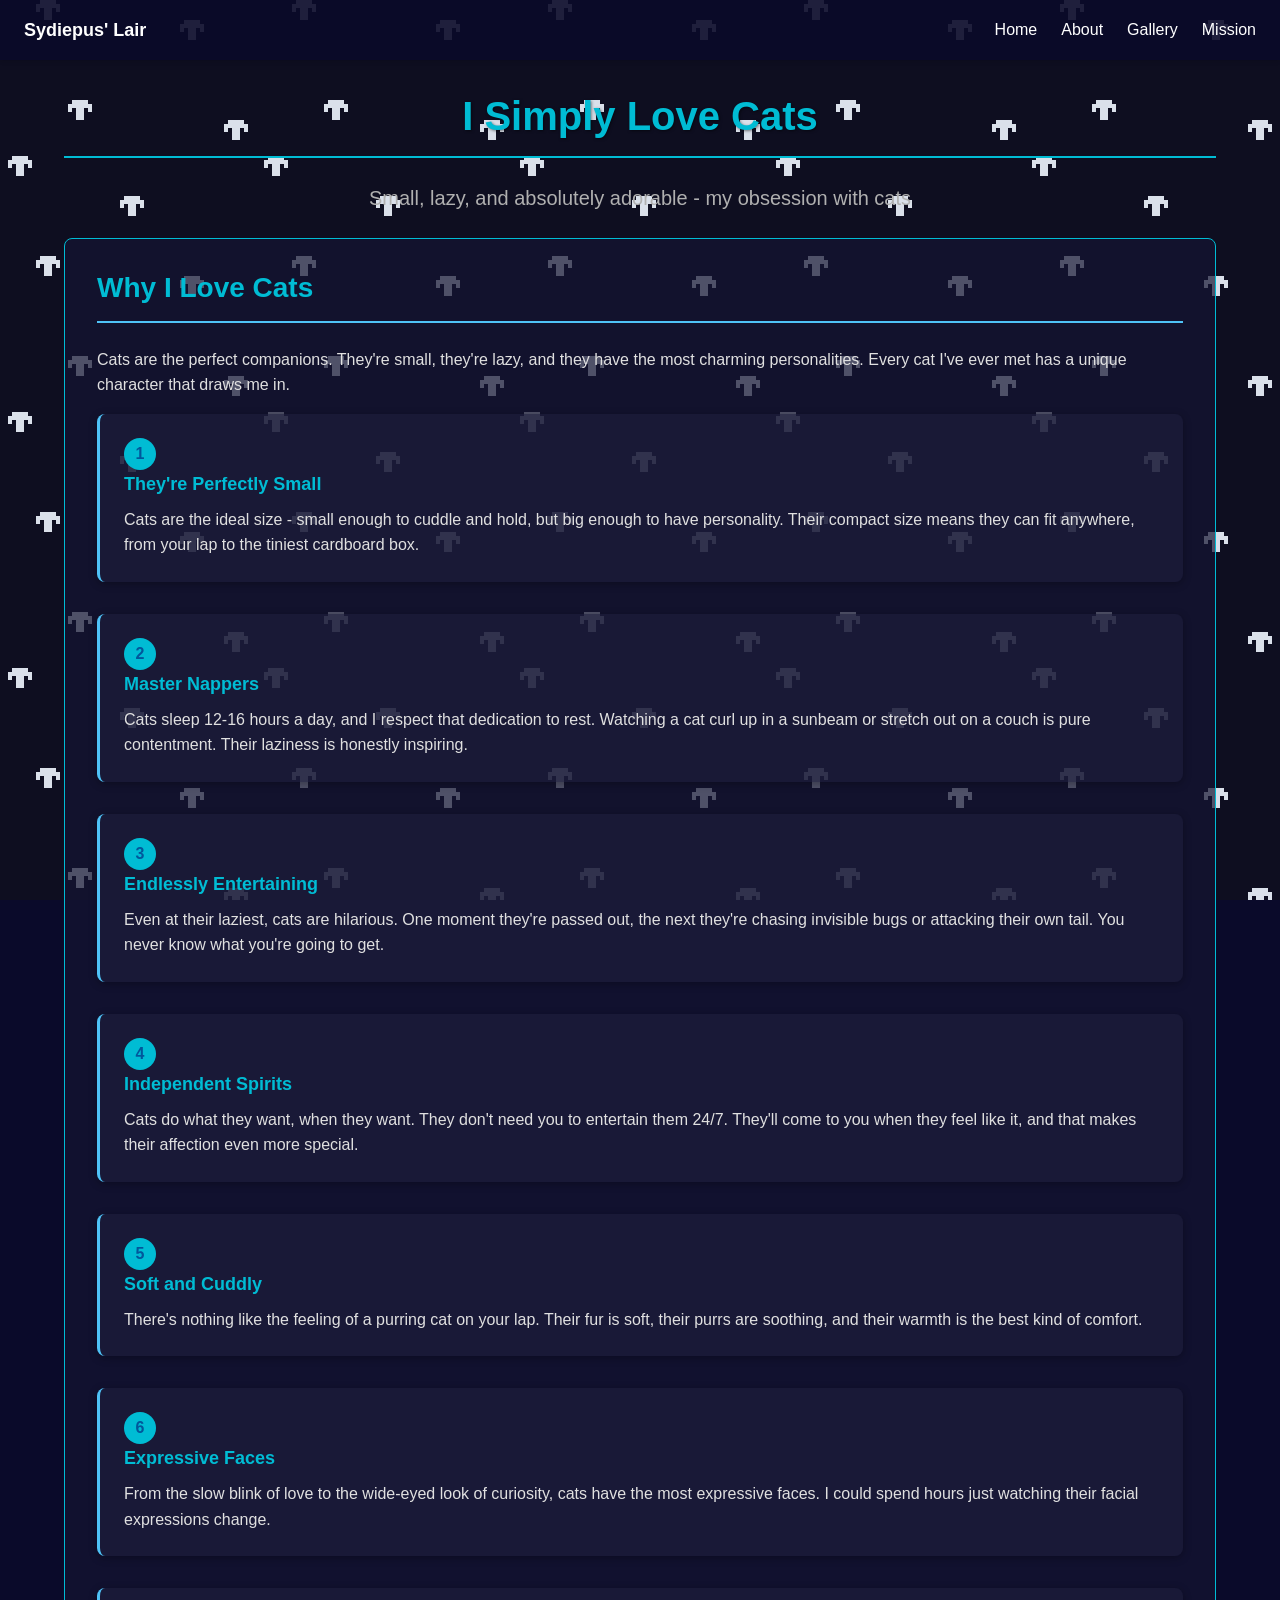
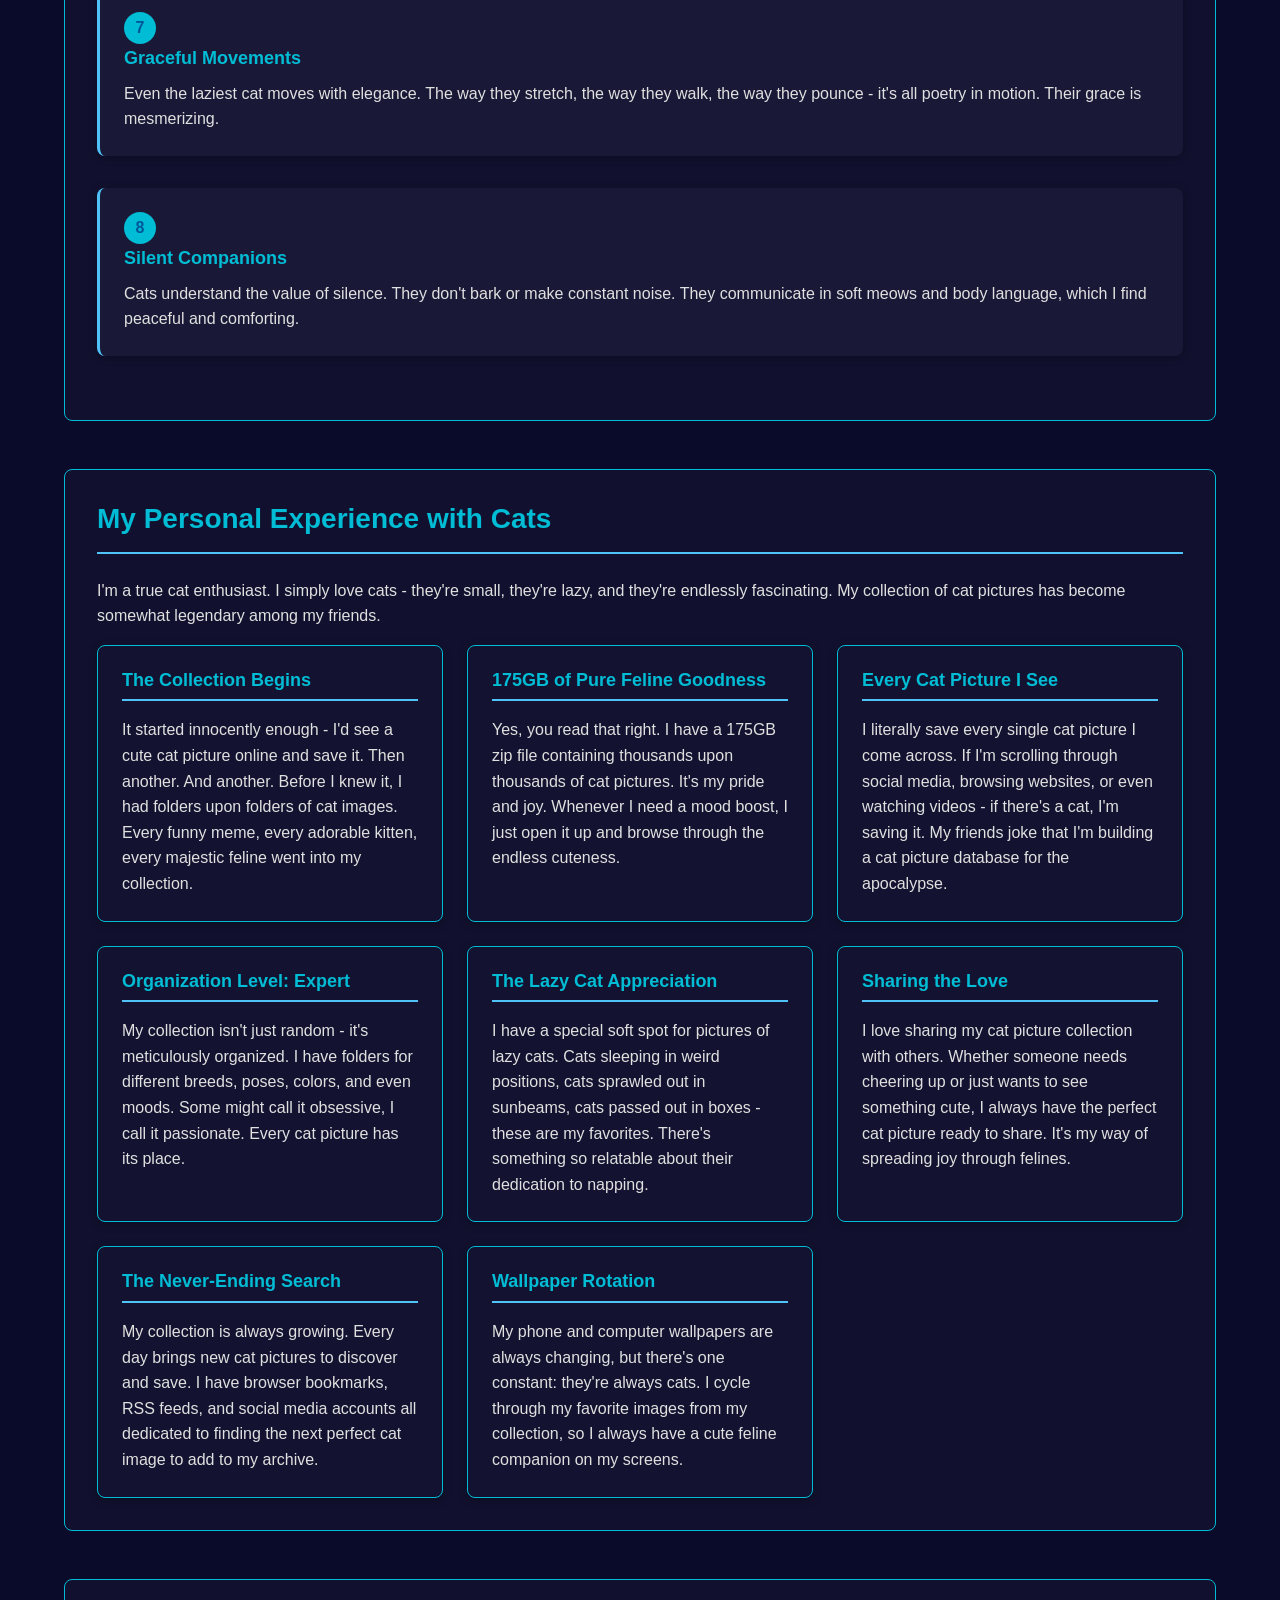
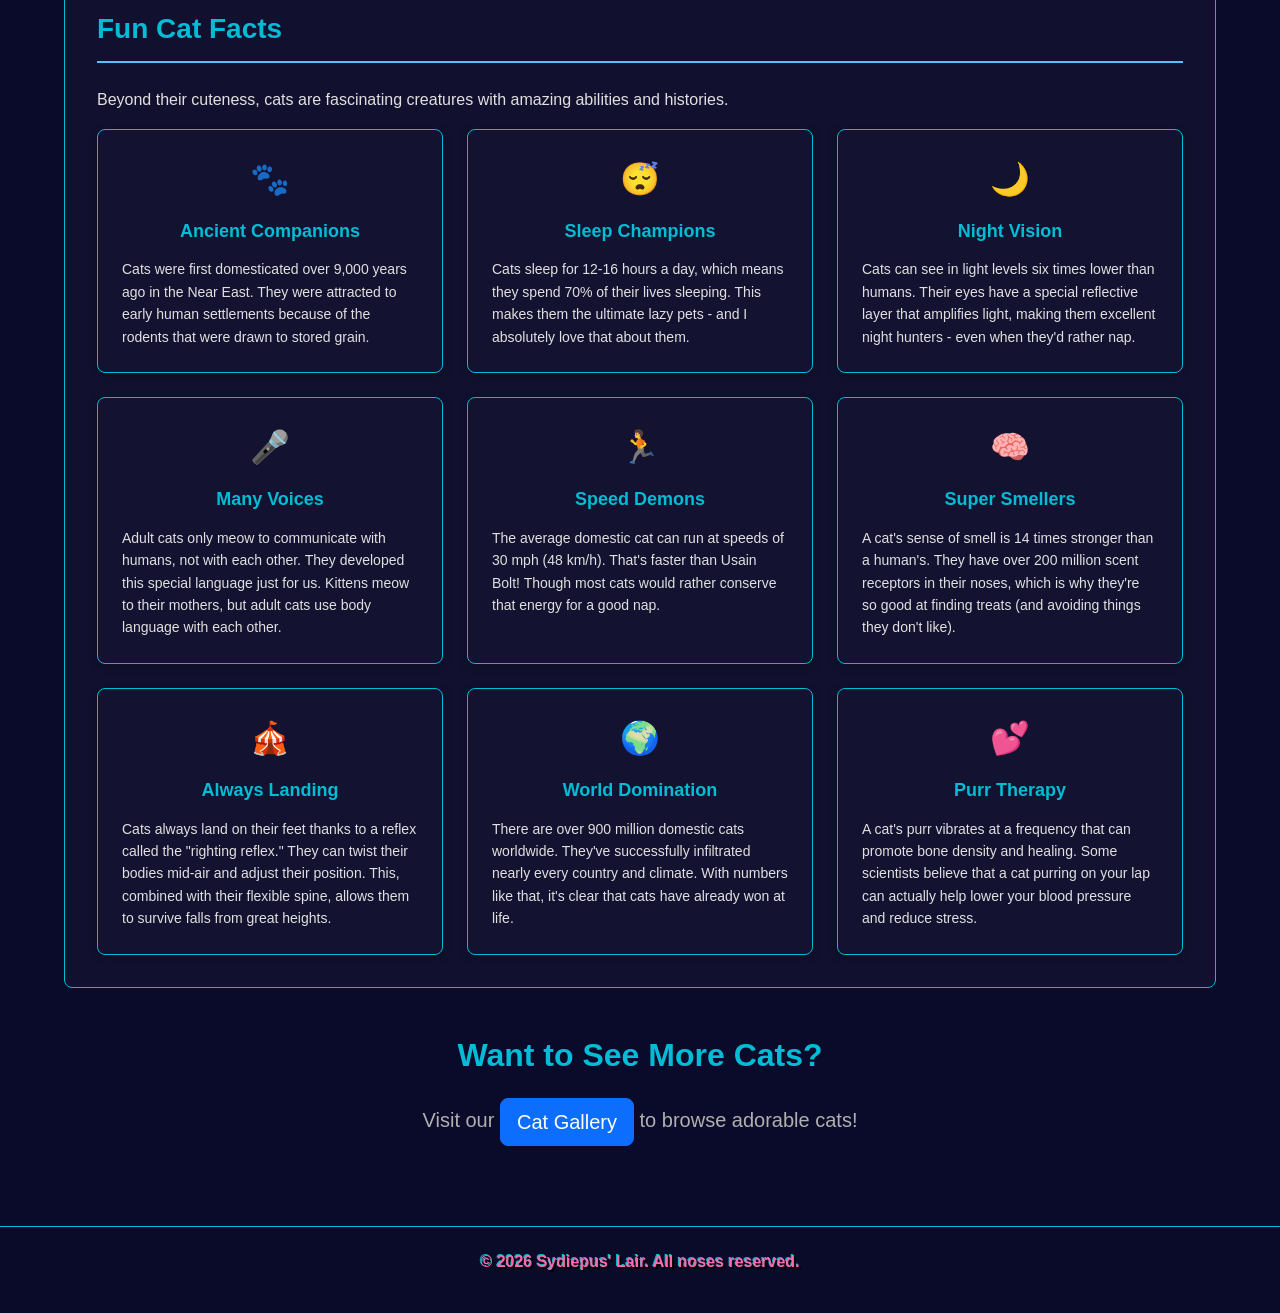
==== commit 66759dcc: "feat: website nice and fluffy" ====
--- a/about.html
+++ b/about.html
@@ -4,7 +4,7 @@
     <meta charset="UTF-8">
     <meta name="viewport" content="width=device-width, initial-scale=1.0">
     <meta name="description" content="About my love for cats - personal experiences and fun facts">
-    <title>Full Stack Project | About Cats</title>
+    <title>Sydiepus' Lair | About</title>
     <!-- Bootstrap 5 CSS -->
     <link href="https://cdn.jsdelivr.net/npm/bootstrap@5.3.2/dist/css/bootstrap.min.css" rel="stylesheet" integrity="sha384-T3c6CoIi6uLrA9tneNEoa7RxnatzjcDSCmG1MXxSR1GAsXEV/Dwwykc2MPK8M2HN" crossorigin="anonymous">
     <link rel="stylesheet" href="css/style.css">
@@ -12,11 +12,12 @@
 <body>
     <!-- Navigation Bar -->
     <nav class="navbar">
-        <a href="index.html" class="navbar-brand">Full Stack Project</a>
+        <a href="index.html" class="navbar-brand">Sydiepus' Lair</a>
         <ul class="navbar-nav">
             <li><a href="index.html">Home</a></li>
             <li><a href="about.html">About</a></li>
             <li><a href="gallery.html">Gallery</a></li>
+            <li><a href="mission.html">Mission</a></li>
         </ul>
     </nav>
 
@@ -188,7 +189,7 @@
     <!-- Footer -->
     <footer class="footer">
         <div class="container">
-            <p>&copy; 2026 Full Stack Project. All rights reserved.</p>
+            <p class="silly-text">&copy; 2026 Sydiepus' Lair. All noses reserved.</p>
         </div>
     </footer>
 
--- a/css/style.css
+++ b/css/style.css
@@ -17,6 +17,9 @@
     line-height: var(--line-height-base);
     color: var(--text-color);
     background-color: var(--bg-color);
+    background-image: var(--bg-image);
+    background-repeat: var(--bg-repeat);
+    background-attachment: var(--bg-attachment);
 }
 
 h1, h2, h3, h4, h5, h6 {
@@ -43,17 +46,22 @@
 /* CSS Variables */
 :root {
     /* Colors */
-    --color-primary: #4a6fa5;
-    --color-secondary: #166088;
-    --color-accent: #4fc3f7;
-    --color-light: #f8f9fa;
-    --color-dark: #343a40;
-    
-    --bg-color: #ffffff;
-    --text-color: #333333;
-    --text-color-light: #666666;
+    --color-primary: #4fc3f7;
+    --color-secondary: #81d4fa;
+    --color-accent: #00bcd4;
+    --color-light: #e1f5fe;
+    --color-dark: #01579b;
+    
+    --bg-color: #0a0a2a;
+    --text-color: #e0e0e0;
+    --text-color-light: #b0b0b0;
     --link-color: var(--color-primary);
     --link-color-hover: var(--color-secondary);
+    
+    /* 2000s theme background - dark blue with falling white noses */
+    --bg-image: url('../images/web-back-cat-nose-flat.gif');
+    --bg-repeat: repeat;
+    --bg-attachment: fixed;
     
     /* Typography */
     --font-primary: 'Segoe UI', Tahoma, Geneva, Verdana, sans-serif;
@@ -80,7 +88,7 @@
     --shadow-md: 0 4px 8px rgba(0, 0, 0, 0.15);
     
     /* Navigation */
-    --nav-bg: var(--color-secondary);
+    --nav-bg: rgba(10, 10, 42, 0.9);
     --nav-text: #ffffff;
     --nav-text-hover: var(--color-accent);
     --nav-height: 60px;
@@ -174,20 +182,22 @@
 
 /* Footer */
 .footer {
-    background-color: var(--color-dark);
+    background-color: rgba(10, 10, 42, 0.9);
     color: var(--color-light);
     text-align: center;
     padding: var(--spacing-md);
     margin-top: auto;
+    border-top: 1px solid var(--color-accent);
 }
 
 /* Page Headings */
 .page-heading {
     font-size: 2.5rem;
     margin-bottom: var(--spacing-md);
-    color: var(--color-primary);
+    color: var(--color-accent);
     padding-bottom: var(--spacing-sm);
-    border-bottom: 2px solid var(--color-primary);
+    border-bottom: 2px solid var(--color-accent);
+    text-shadow: 1px 1px 3px rgba(0, 0, 0, 0.5);
 }
 
 /* Legacy card grid styles - kept for compatibility with existing pages */
@@ -200,12 +210,12 @@
 
 /* Card Component (for non-dynamic pages) */
 .card {
-    background: white;
+    background: rgba(20, 20, 50, 0.8);
     border-radius: var(--border-radius-md);
     overflow: hidden;
-    box-shadow: var(--shadow-sm);
+    box-shadow: 0 4px 15px rgba(0, 0, 0, 0.5);
     transition: all 0.3s ease;
-    border: none;
+    border: 1px solid var(--color-accent);
 }
 
 .card:hover {
@@ -265,11 +275,11 @@
 .card-title {
     font-size: var(--font-size-large);
     margin-bottom: var(--spacing-xs);
-    color: var(--color-primary);
+    color: var(--color-accent);
 }
 
 .card-text {
-    color: var(--text-color-light);
+    color: var(--text-color);
     font-size: var(--font-size-small);
     margin-bottom: var(--spacing-sm);
     line-height: var(--line-height-base);
@@ -354,6 +364,30 @@
 .search-form {
     max-width: 600px;
     margin: 0 auto var(--spacing-lg);
+}
+
+.search-form .form-control {
+    background-color: rgba(20, 20, 50, 0.7);
+    color: var(--text-color);
+    border-color: var(--color-accent);
+}
+
+.search-form .form-control::placeholder {
+    color: var(--text-color-light);
+}
+
+.search-form .btn-primary {
+    background-color: var(--color-primary);
+    border-color: var(--color-primary);
+}
+
+.search-form .btn-outline-secondary {
+    color: var(--text-color);
+    border-color: var(--color-accent);
+}
+
+.search-form .btn-outline-secondary:hover {
+    background-color: rgba(0, 188, 212, 0.2);
 }
 
 .search-form .form-control {
@@ -395,11 +429,12 @@
     width: 3rem;
     height: 3rem;
     margin-bottom: var(--spacing-md);
+    border-right-color: var(--color-accent);
 }
 
 .loading-text {
     font-size: var(--font-size-large);
-    color: var(--text-color-light);
+    color: var(--text-color);
 }
 
 /* Alert Styles (Error and Empty States) */
@@ -409,6 +444,9 @@
     padding: var(--spacing-md);
     margin-bottom: var(--spacing-md);
     text-align: center;
+    background-color: rgba(20, 20, 50, 0.7);
+    color: var(--text-color);
+    border: 1px solid var(--color-accent);
 }
 
 /* Pagination Info */
@@ -433,19 +471,21 @@
 .pagination .page-link {
     border-radius: var(--border-radius-sm);
     padding: var(--spacing-xs) var(--spacing-md);
-    border: 1px solid var(--border-color);
-    color: var(--color-primary);
+    border: 1px solid var(--color-accent);
+    color: var(--color-accent);
+    background-color: rgba(20, 20, 50, 0.7);
 }
 
 .pagination .page-link:hover {
-    background-color: var(--color-light);
-    border-color: var(--color-primary);
-}
-
-.pagination .page-item.active .page-link {
-    background-color: var(--color-primary);
+    background-color: rgba(0, 188, 212, 0.2);
     border-color: var(--color-primary);
     color: white;
+}
+
+.pagination .page-item.active .page-link {
+    background-color: var(--color-accent);
+    border-color: var(--color-accent);
+    color: var(--color-dark);
 }
 
 .pagination .page-item.disabled .page-link {
@@ -456,12 +496,13 @@
 
 /* Cat Card Hover Overlay - using Bootstrap classes */
 .cat-card {
-    border: none;
+    border: 1px solid var(--color-accent);
     border-radius: var(--border-radius-md);
     overflow: hidden;
-    box-shadow: var(--shadow-sm);
+    box-shadow: 0 4px 15px rgba(0, 0, 0, 0.5);
     transition: all 0.3s ease;
     height: 100%;
+    background: rgba(20, 20, 50, 0.8);
 }
 
 .cat-card:hover {
@@ -491,7 +532,7 @@
     left: 0;
     right: 0;
     bottom: 0;
-    background: linear-gradient(to bottom, rgba(0,0,0,0.7), rgba(0,0,0,0.3));
+    background: linear-gradient(to bottom, rgba(10,10,42,0.9), rgba(10,10,42,0.7));
     display: flex;
     flex-direction: column;
     justify-content: flex-end;
@@ -525,11 +566,11 @@
 .cat-card .card-title {
     font-size: var(--font-size-large);
     margin-bottom: var(--spacing-xs);
-    color: var(--color-primary);
+    color: var(--color-accent);
 }
 
 .cat-card .card-text {
-    color: var(--text-color-light);
+    color: var(--text-color);
     font-size: var(--font-size-small);
     margin-bottom: var(--spacing-sm);
     line-height: var(--line-height-base);
@@ -576,18 +617,19 @@
 
 /* About Page Styles */
 .about-section {
-    background-color: var(--color-light);
+    background-color: rgba(20, 20, 50, 0.7);
     padding: var(--spacing-lg);
     border-radius: var(--border-radius-md);
-    border-left: 4px solid var(--color-primary);
+    border-left: 4px solid var(--color-accent);
+    border: 1px solid var(--color-accent);
 }
 
 .about-section h2 {
-    color: var(--color-primary);
+    color: var(--color-accent);
     font-size: 1.75rem;
     margin-bottom: var(--spacing-md);
     padding-bottom: var(--spacing-sm);
-    border-bottom: 2px solid var(--color-accent);
+    border-bottom: 2px solid var(--color-primary);
 }
 
 .about-list {
@@ -600,16 +642,16 @@
     counter-increment: item-counter;
     margin-bottom: var(--spacing-lg);
     padding: var(--spacing-md);
-    background-color: white;
+    background-color: rgba(30, 30, 60, 0.6);
     border-radius: var(--border-radius-md);
-    box-shadow: var(--shadow-sm);
-    border-left: 3px solid var(--color-accent);
+    box-shadow: 0 2px 8px rgba(0, 0, 0, 0.3);
+    border-left: 3px solid var(--color-primary);
 }
 
 .about-list li::before {
     content: counter(item-counter);
-    background-color: var(--color-primary);
-    color: white;
+    background-color: var(--color-accent);
+    color: var(--color-dark);
     font-weight: bold;
     width: 2rem;
     height: 2rem;
@@ -623,7 +665,7 @@
 
 .about-list li strong {
     display: block;
-    color: var(--color-primary);
+    color: var(--color-accent);
     margin-bottom: var(--spacing-xs);
     font-size: var(--font-size-large);
 }
@@ -642,26 +684,26 @@
 }
 
 .experience-item {
-    background-color: white;
+    background-color: rgba(20, 20, 50, 0.7);
     padding: var(--spacing-md);
     border-radius: var(--border-radius-md);
-    box-shadow: var(--shadow-sm);
-    border: 1px solid var(--border-color);
+    box-shadow: 0 2px 8px rgba(0, 0, 0, 0.3);
+    border: 1px solid var(--color-accent);
     transition: all 0.3s ease;
 }
 
 .experience-item:hover {
-    box-shadow: var(--shadow-md);
+    box-shadow: 0 4px 15px rgba(0, 188, 212, 0.3);
     transform: translateY(-3px);
-    border-color: var(--color-accent);
+    border-color: var(--color-primary);
 }
 
 .experience-item h3 {
-    color: var(--color-secondary);
+    color: var(--color-accent);
     margin-bottom: var(--spacing-sm);
     font-size: var(--font-size-large);
     padding-bottom: var(--spacing-xs);
-    border-bottom: 2px solid var(--color-accent);
+    border-bottom: 2px solid var(--color-primary);
 }
 
 .experience-item p {
@@ -678,16 +720,16 @@
 }
 
 .fact-card {
-    background-color: white;
+    background-color: rgba(20, 20, 50, 0.7);
     padding: var(--spacing-md);
     border-radius: var(--border-radius-md);
-    box-shadow: var(--shadow-sm);
-    border: 1px solid var(--border-color);
+    box-shadow: 0 2px 8px rgba(0, 0, 0, 0.3);
+    border: 1px solid var(--color-accent);
     transition: all 0.3s ease;
 }
 
 .fact-card:hover {
-    box-shadow: var(--shadow-md);
+    box-shadow: 0 4px 15px rgba(0, 188, 212, 0.3);
     transform: translateY(-5px);
     border-color: var(--color-primary);
 }
@@ -699,14 +741,14 @@
 }
 
 .fact-card h3 {
-    color: var(--color-primary);
+    color: var(--color-accent);
     margin-bottom: var(--spacing-sm);
     font-size: var(--font-size-large);
     text-align: center;
 }
 
 .fact-card p {
-    color: var(--text-color-light);
+    color: var(--text-color);
     line-height: var(--line-height-base);
     margin: 0;
     font-size: var(--font-size-small);
@@ -718,7 +760,7 @@
 }
 
 .gallery-teaser h2 {
-    color: var(--color-secondary);
+    color: var(--color-accent);
     margin-bottom: var(--spacing-md);
 }
 
@@ -736,13 +778,14 @@
     height: 200px;
     object-fit: cover;
     border-radius: var(--border-radius-md);
-    box-shadow: var(--shadow-md);
-    border: 3px solid var(--color-primary);
+    box-shadow: 0 4px 15px rgba(0, 0, 0, 0.5);
+    border: 3px solid var(--color-accent);
     transition: transform 0.3s ease;
 }
 
 .personal-image:hover {
     transform: scale(1.05);
+    box-shadow: 0 6px 20px rgba(0, 188, 212, 0.4);
 }
 
 /* Responsive adjustments for about page */
@@ -779,3 +822,49 @@
         font-size: var(--font-size-base);
     }
 }
+
+/* 2000s Retro Styling */
+.silly-text {
+    font-family: 'Comic Sans MS', 'Arial Black', Impact, sans-serif;
+    color: #ff69b4;
+    text-shadow: 2px 2px 0px #000, -1px -1px 0px #00bcd4;
+    font-weight: bold;
+    font-size: 16px;
+    line-height: 1.4;
+}
+
+.retro-table {
+    background-color: rgba(20, 20, 50, 0.8);
+    border: 3px solid var(--color-accent);
+    border-collapse: collapse;
+    width: 100%;
+    max-width: 600px;
+    margin: 20px auto;
+}
+
+.retro-table td {
+    padding: 15px;
+    vertical-align: top;
+    border: 1px dashed var(--color-accent);
+}
+
+.retro-content {
+    background-color: rgba(20, 20, 50, 0.8);
+    padding: 20px;
+    margin: 20px;
+    border: 5px groove var(--color-accent);
+    max-width: 800px;
+    margin-left: auto;
+    margin-right: auto;
+    box-shadow: 0 0 20px rgba(0, 188, 212, 0.3);
+}
+
+.retro-banner {
+    width: 100%;
+    max-width: 600px;
+    height: auto;
+    display: block;
+    margin: 0 auto 20px;
+    border: 3px solid var(--color-accent);
+    box-shadow: 0 0 15px var(--color-accent);
+}
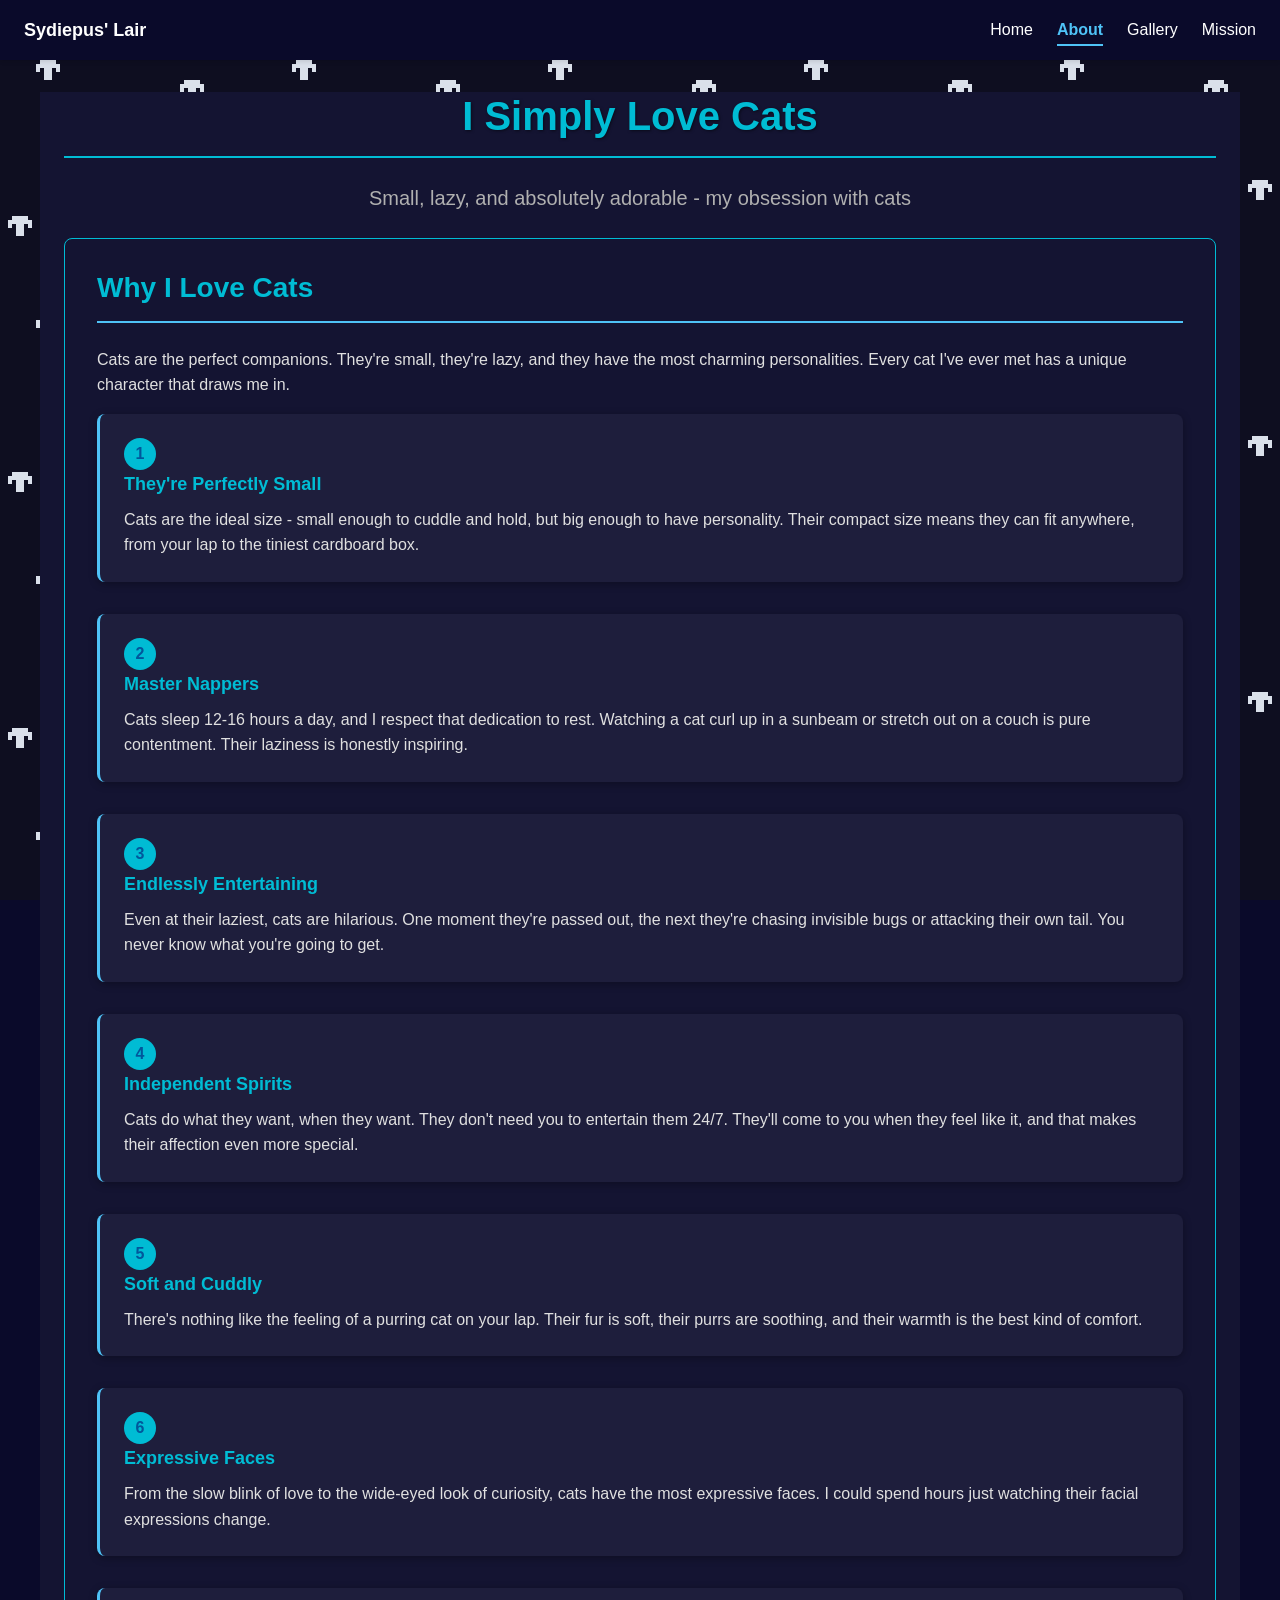
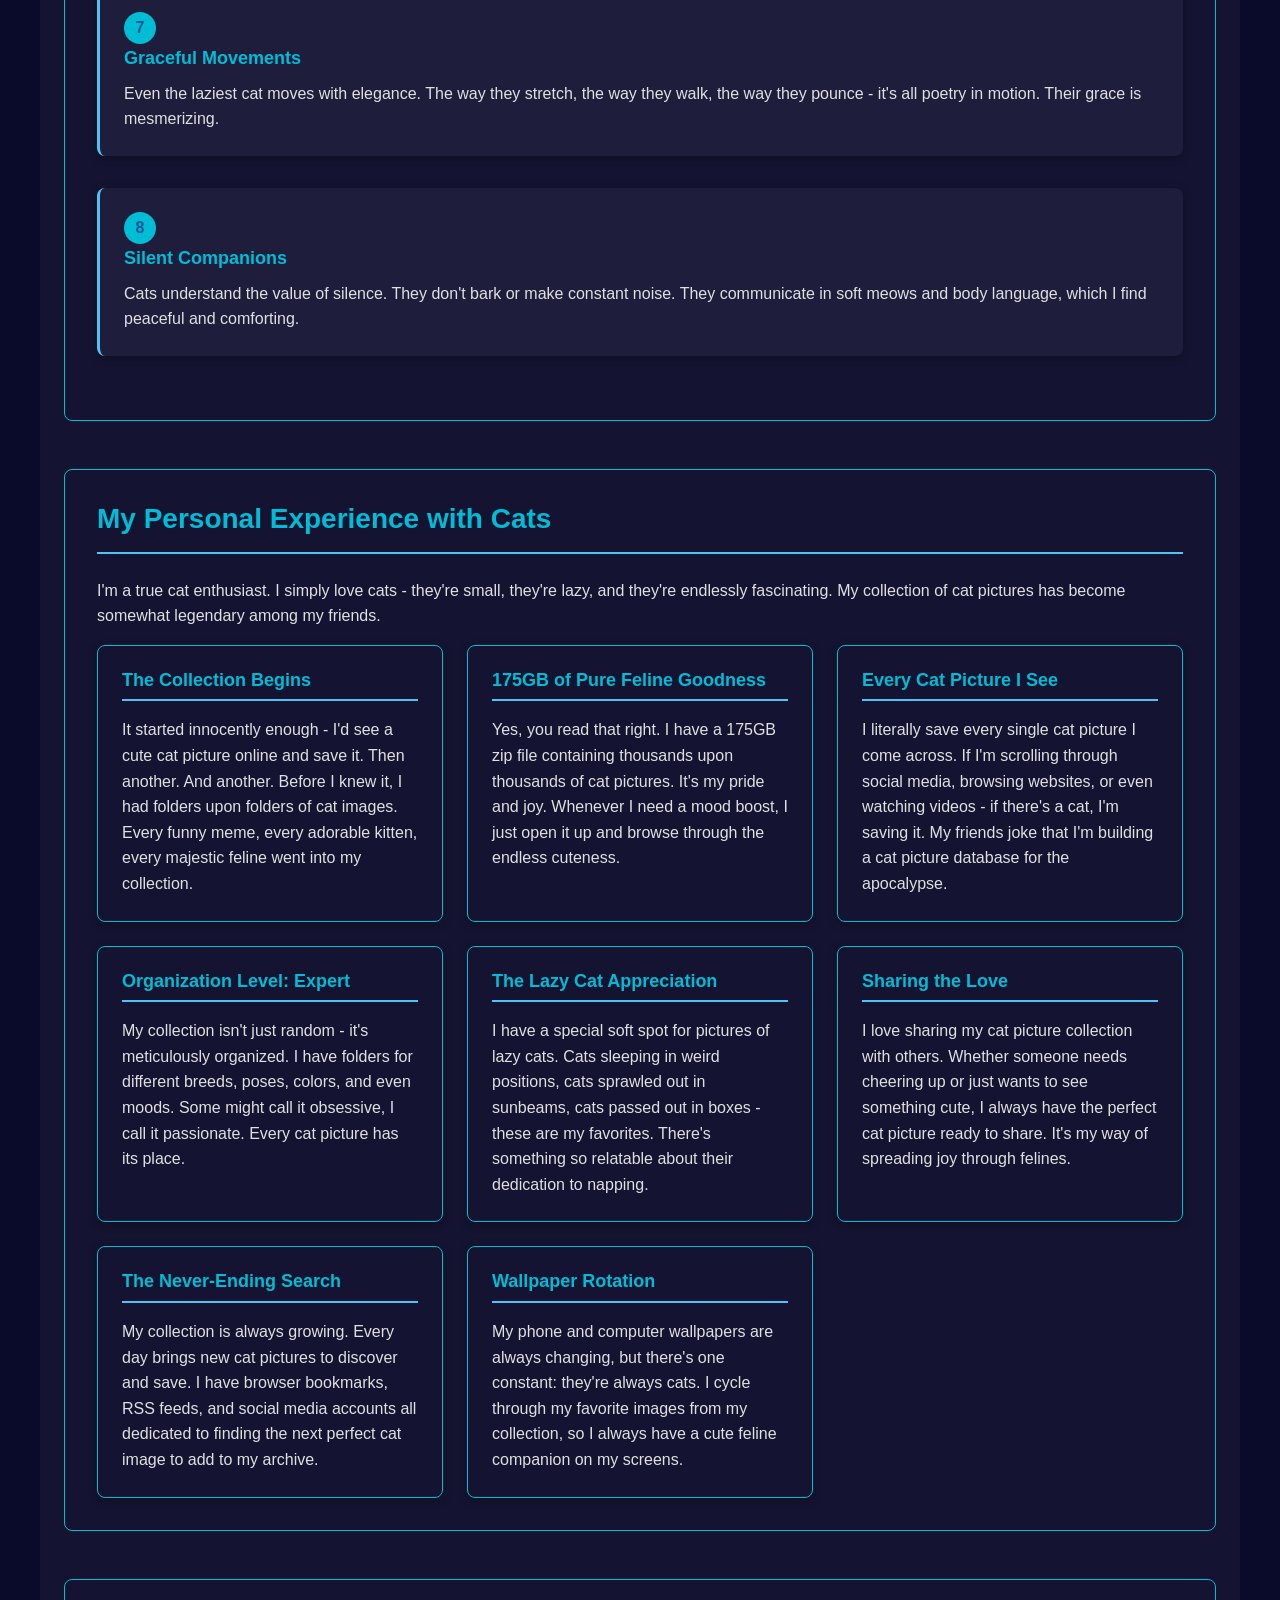
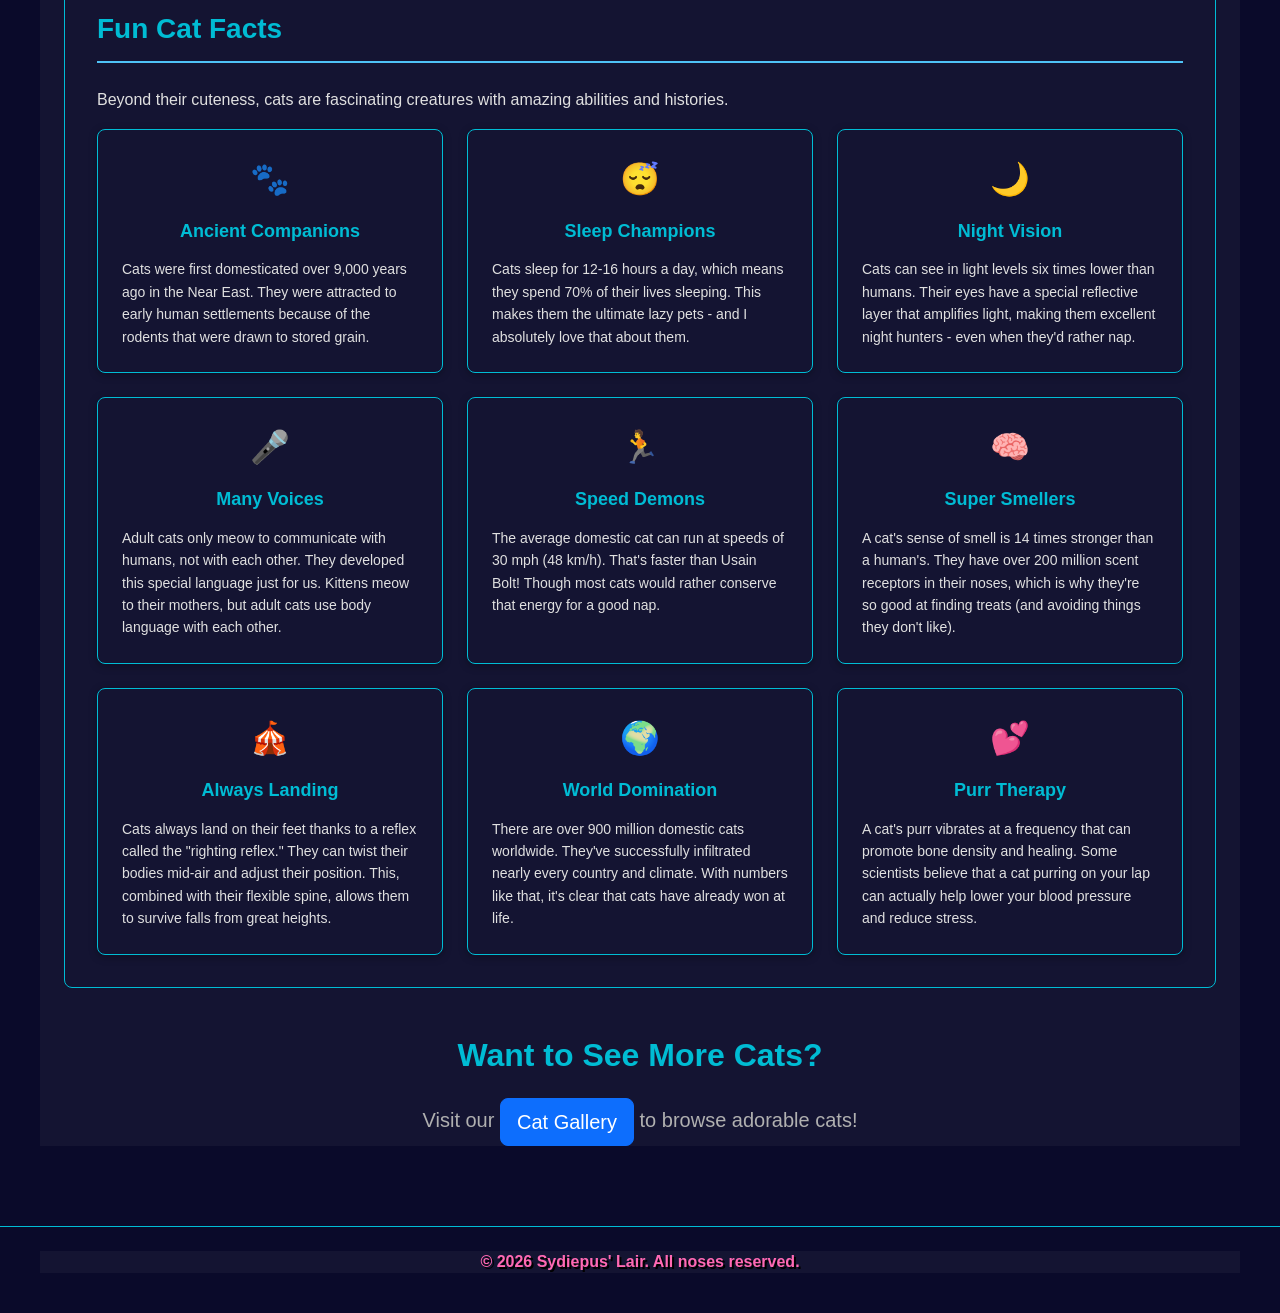
==== commit 373b4739: "feat: make navbar responsive and highlight currently active page in navbar" ====
--- a/about.html
+++ b/about.html
@@ -15,7 +15,7 @@
         <a href="index.html" class="navbar-brand">Sydiepus' Lair</a>
         <ul class="navbar-nav">
             <li><a href="index.html">Home</a></li>
-            <li><a href="about.html">About</a></li>
+            <li><a href="about.html" class="active">About</a></li>
             <li><a href="gallery.html">Gallery</a></li>
             <li><a href="mission.html">Mission</a></li>
         </ul>
--- a/css/style.css
+++ b/css/style.css
@@ -88,9 +88,10 @@
     --shadow-md: 0 4px 8px rgba(0, 0, 0, 0.15);
     
     /* Navigation */
-    --nav-bg: rgba(10, 10, 42, 0.9);
+    --nav-bg: #0a0a2a;
     --nav-text: #ffffff;
     --nav-text-hover: var(--color-accent);
+    --nav-text-active: var(--color-primary);
     --nav-height: 60px;
 }
 
@@ -100,6 +101,7 @@
     max-width: 1200px;
     margin: 0 auto;
     padding: 0 var(--spacing-md);
+    background-color: #141432;
 }
 
 .text-center {
@@ -174,6 +176,16 @@
     width: 100%;
 }
 
+.navbar-nav a.active {
+    color: var(--nav-text-active);
+    font-weight: 600;
+}
+
+.navbar-nav a.active::after {
+    width: 100%;
+    background-color: var(--nav-text-active);
+}
+
 /* Main Content */
 .main {
     padding: var(--spacing-lg) 0;
@@ -182,7 +194,7 @@
 
 /* Footer */
 .footer {
-    background-color: rgba(10, 10, 42, 0.9);
+    background-color: #0a0a2a;
     color: var(--color-light);
     text-align: center;
     padding: var(--spacing-md);
@@ -210,7 +222,7 @@
 
 /* Card Component (for non-dynamic pages) */
 .card {
-    background: rgba(20, 20, 50, 0.8);
+    background: #141432;
     border-radius: var(--border-radius-md);
     overflow: hidden;
     box-shadow: 0 4px 15px rgba(0, 0, 0, 0.5);
@@ -328,6 +340,26 @@
         font-size: var(--font-size-base);
     }
     
+    /* Navbar mobile responsiveness */
+    .navbar {
+        flex-direction: column;
+        height: auto;
+        padding: var(--spacing-sm) var(--spacing-md);
+        gap: var(--spacing-sm);
+    }
+    
+    .navbar-brand {
+        text-align: center;
+        width: 100%;
+    }
+    
+    .navbar-nav {
+        flex-direction: row;
+        flex-wrap: wrap;
+        justify-content: center;
+        gap: var(--spacing-sm);
+    }
+    
     /* Fix Bootstrap input-group width issue on small screens */
     .input-group > .form-control {
         width: auto;
@@ -344,6 +376,16 @@
         margin-bottom: var(--spacing-md);
     }
     
+    /* Navbar extra small screens */
+    .navbar-nav {
+        gap: var(--spacing-xs);
+    }
+    
+    .navbar-nav a {
+        font-size: var(--font-size-small);
+        padding: var(--spacing-xs);
+    }
+    
     .input-group {
         flex-direction: column;
     }
@@ -367,7 +409,7 @@
 }
 
 .search-form .form-control {
-    background-color: rgba(20, 20, 50, 0.7);
+    background-color: #141432;
     color: var(--text-color);
     border-color: var(--color-accent);
 }
@@ -423,6 +465,9 @@
     padding: var(--spacing-xl);
     text-align: center;
     min-height: 300px;
+    background-color: #141432;
+    border-radius: var(--border-radius-md);
+    border: 1px solid var(--color-accent);
 }
 
 .loading-overlay .spinner-border {
@@ -444,7 +489,7 @@
     padding: var(--spacing-md);
     margin-bottom: var(--spacing-md);
     text-align: center;
-    background-color: rgba(20, 20, 50, 0.7);
+    background-color: #141432;
     color: var(--text-color);
     border: 1px solid var(--color-accent);
 }
@@ -473,7 +518,7 @@
     padding: var(--spacing-xs) var(--spacing-md);
     border: 1px solid var(--color-accent);
     color: var(--color-accent);
-    background-color: rgba(20, 20, 50, 0.7);
+    background-color: #141432;
 }
 
 .pagination .page-link:hover {
@@ -502,7 +547,7 @@
     box-shadow: 0 4px 15px rgba(0, 0, 0, 0.5);
     transition: all 0.3s ease;
     height: 100%;
-    background: rgba(20, 20, 50, 0.8);
+    background: #141432;
 }
 
 .cat-card:hover {
@@ -532,7 +577,7 @@
     left: 0;
     right: 0;
     bottom: 0;
-    background: linear-gradient(to bottom, rgba(10,10,42,0.9), rgba(10,10,42,0.7));
+    background: linear-gradient(to bottom, #0a0a2a, #0a0a2a);
     display: flex;
     flex-direction: column;
     justify-content: flex-end;
@@ -617,7 +662,7 @@
 
 /* About Page Styles */
 .about-section {
-    background-color: rgba(20, 20, 50, 0.7);
+    background-color: #141432;
     padding: var(--spacing-lg);
     border-radius: var(--border-radius-md);
     border-left: 4px solid var(--color-accent);
@@ -642,7 +687,7 @@
     counter-increment: item-counter;
     margin-bottom: var(--spacing-lg);
     padding: var(--spacing-md);
-    background-color: rgba(30, 30, 60, 0.6);
+    background-color: #1e1e3c;
     border-radius: var(--border-radius-md);
     box-shadow: 0 2px 8px rgba(0, 0, 0, 0.3);
     border-left: 3px solid var(--color-primary);
@@ -684,7 +729,7 @@
 }
 
 .experience-item {
-    background-color: rgba(20, 20, 50, 0.7);
+    background-color: #141432;
     padding: var(--spacing-md);
     border-radius: var(--border-radius-md);
     box-shadow: 0 2px 8px rgba(0, 0, 0, 0.3);
@@ -720,7 +765,7 @@
 }
 
 .fact-card {
-    background-color: rgba(20, 20, 50, 0.7);
+    background-color: #141432;
     padding: var(--spacing-md);
     border-radius: var(--border-radius-md);
     box-shadow: 0 2px 8px rgba(0, 0, 0, 0.3);
@@ -762,6 +807,67 @@
 .gallery-teaser h2 {
     color: var(--color-accent);
     margin-bottom: var(--spacing-md);
+}
+
+/* Gallery Grid */
+.gallery-grid {
+    display: grid;
+    grid-template-columns: repeat(auto-fill, minmax(300px, 1fr));
+    gap: var(--spacing-md);
+    padding: var(--spacing-md) 0;
+}
+
+/* Image Modal */
+.image-modal {
+    display: none;
+    position: fixed;
+    z-index: 2000;
+    left: 0;
+    top: 0;
+    width: 100%;
+    height: 100%;
+    background-color: rgba(10, 10, 42, 0.95);
+    overflow: auto;
+}
+
+.image-modal.show {
+    display: flex;
+    align-items: center;
+    justify-content: center;
+    animation: fadeIn 0.3s ease;
+}
+
+.modal-content {
+    max-width: min(90vw, 800px);
+    max-height: min(90vh, 600px);
+    width: auto;
+    height: auto;
+    display: block;
+    margin: auto;
+    cursor: zoom-out;
+    border-radius: var(--border-radius-md);
+    box-shadow: 0 0 30px rgba(0, 0, 0, 0.8);
+    object-fit: contain;
+}
+
+.modal-close {
+    position: absolute;
+    top: var(--spacing-md);
+    right: var(--spacing-lg);
+    color: var(--color-light);
+    font-size: 2rem;
+    font-weight: bold;
+    cursor: pointer;
+    transition: color 0.3s ease;
+}
+
+.modal-close:hover {
+    color: var(--color-accent);
+}
+
+@keyframes fadeIn {
+    from { opacity: 0; }
+    to { opacity: 1; }
 }
 
 /* Personal Images (when added) */
@@ -827,14 +933,14 @@
 .silly-text {
     font-family: 'Comic Sans MS', 'Arial Black', Impact, sans-serif;
     color: #ff69b4;
-    text-shadow: 2px 2px 0px #000, -1px -1px 0px #00bcd4;
+    text-shadow: 2px 2px 0px #000;
     font-weight: bold;
     font-size: 16px;
     line-height: 1.4;
 }
 
 .retro-table {
-    background-color: rgba(20, 20, 50, 0.8);
+    background-color: #141432;
     border: 3px solid var(--color-accent);
     border-collapse: collapse;
     width: 100%;
@@ -849,7 +955,7 @@
 }
 
 .retro-content {
-    background-color: rgba(20, 20, 50, 0.8);
+    background-color: #141432;
     padding: 20px;
     margin: 20px;
     border: 5px groove var(--color-accent);
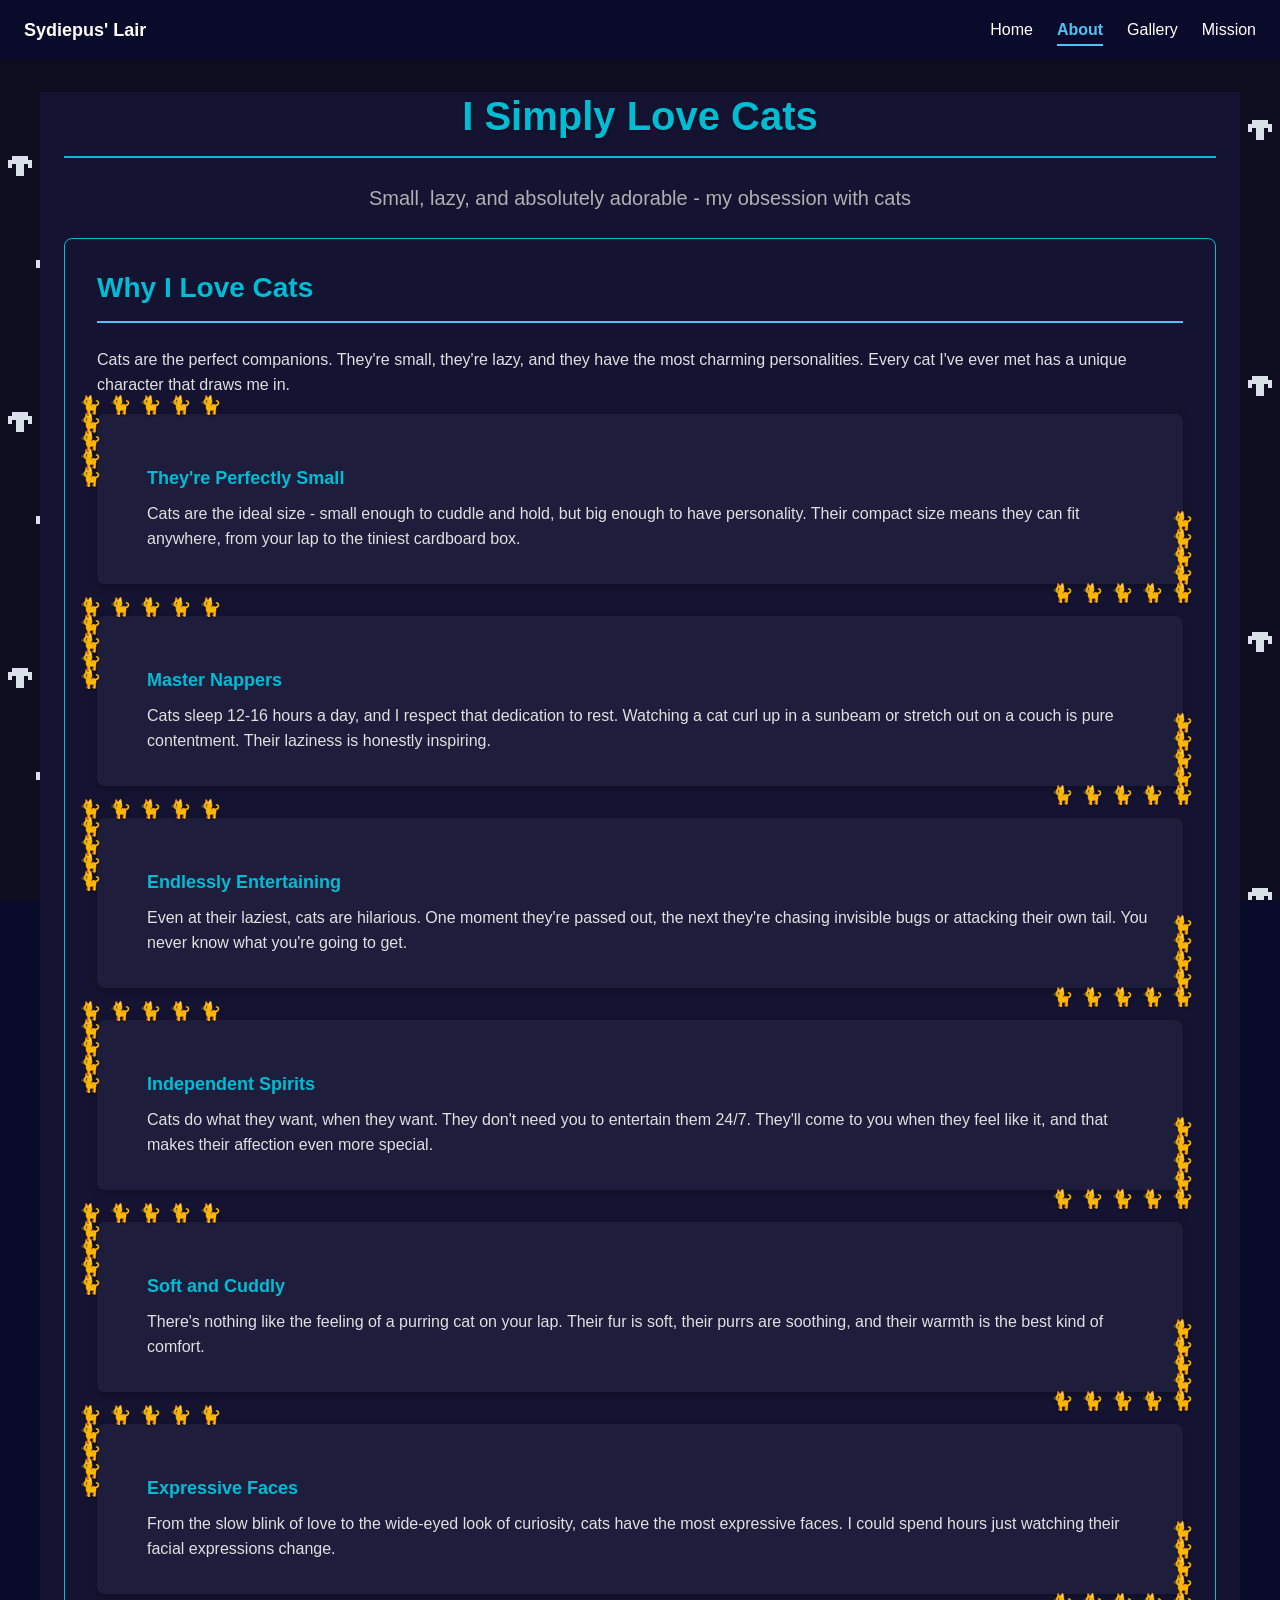
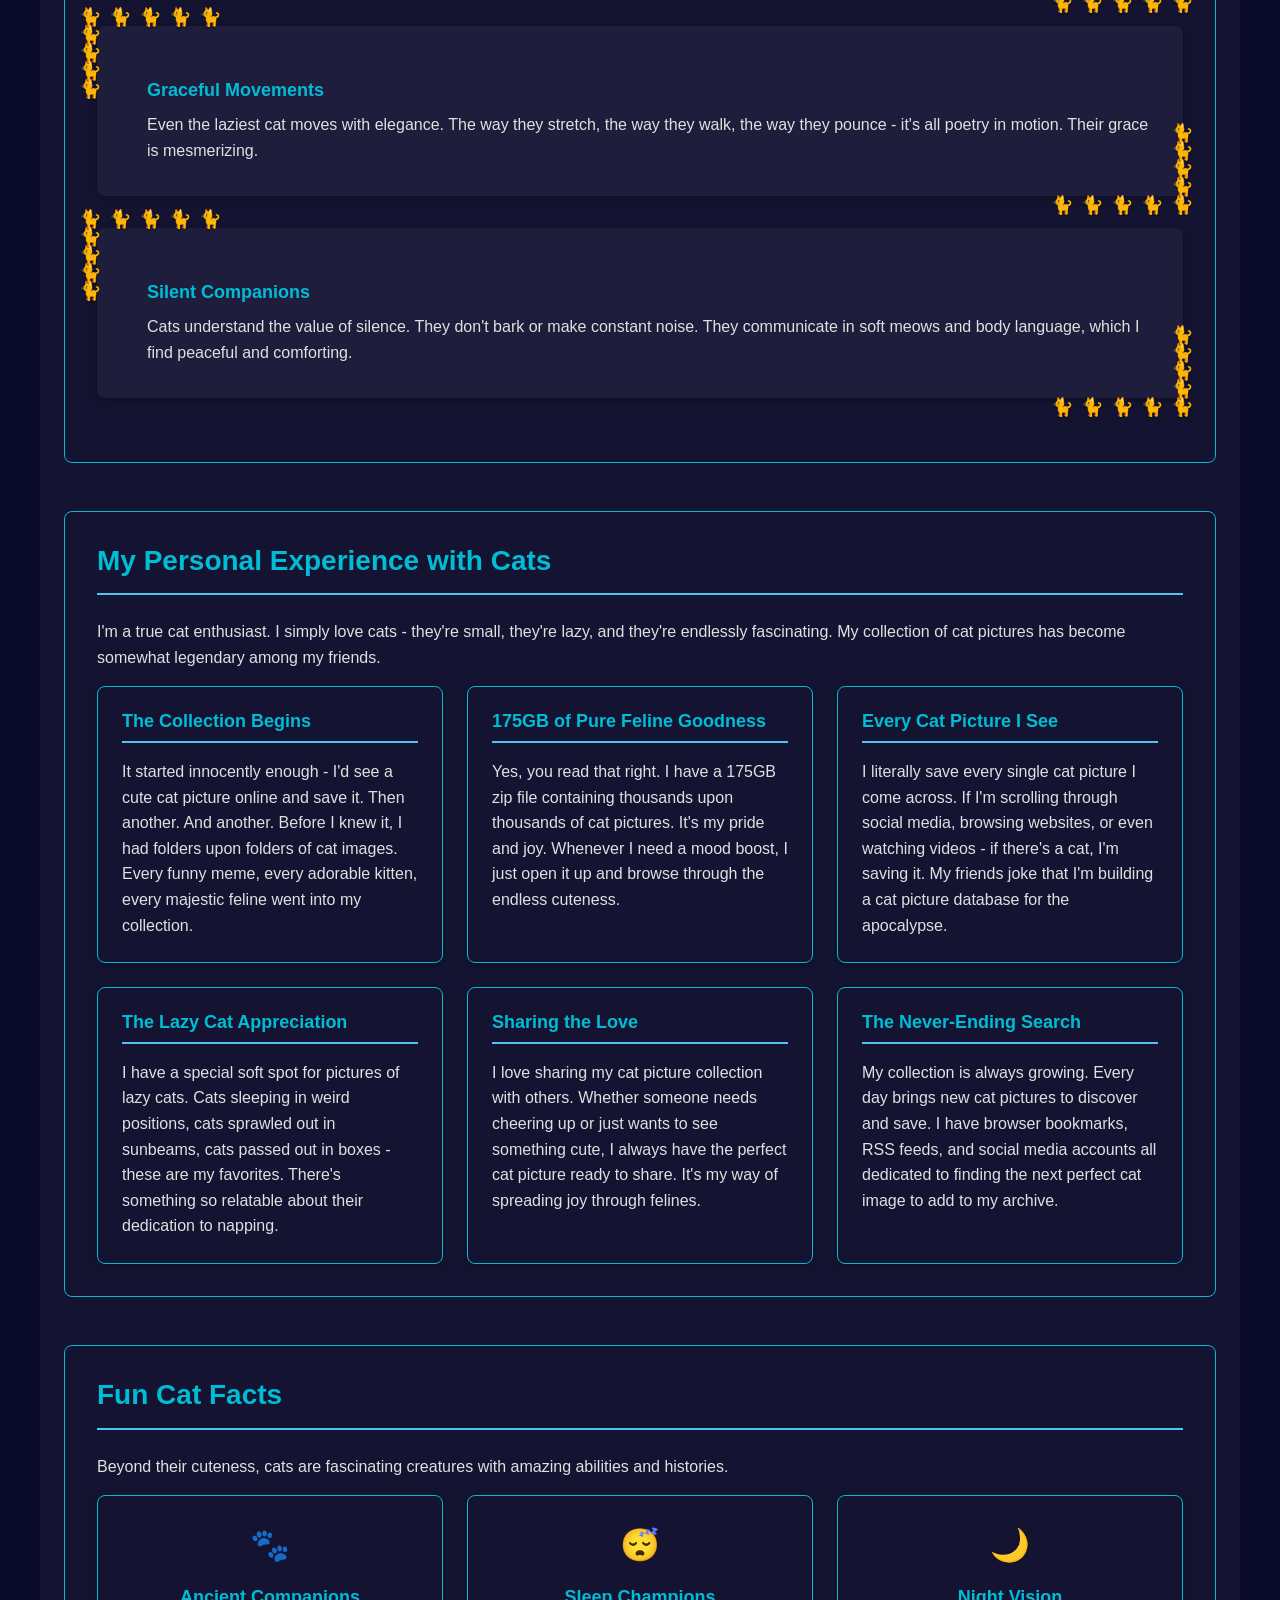
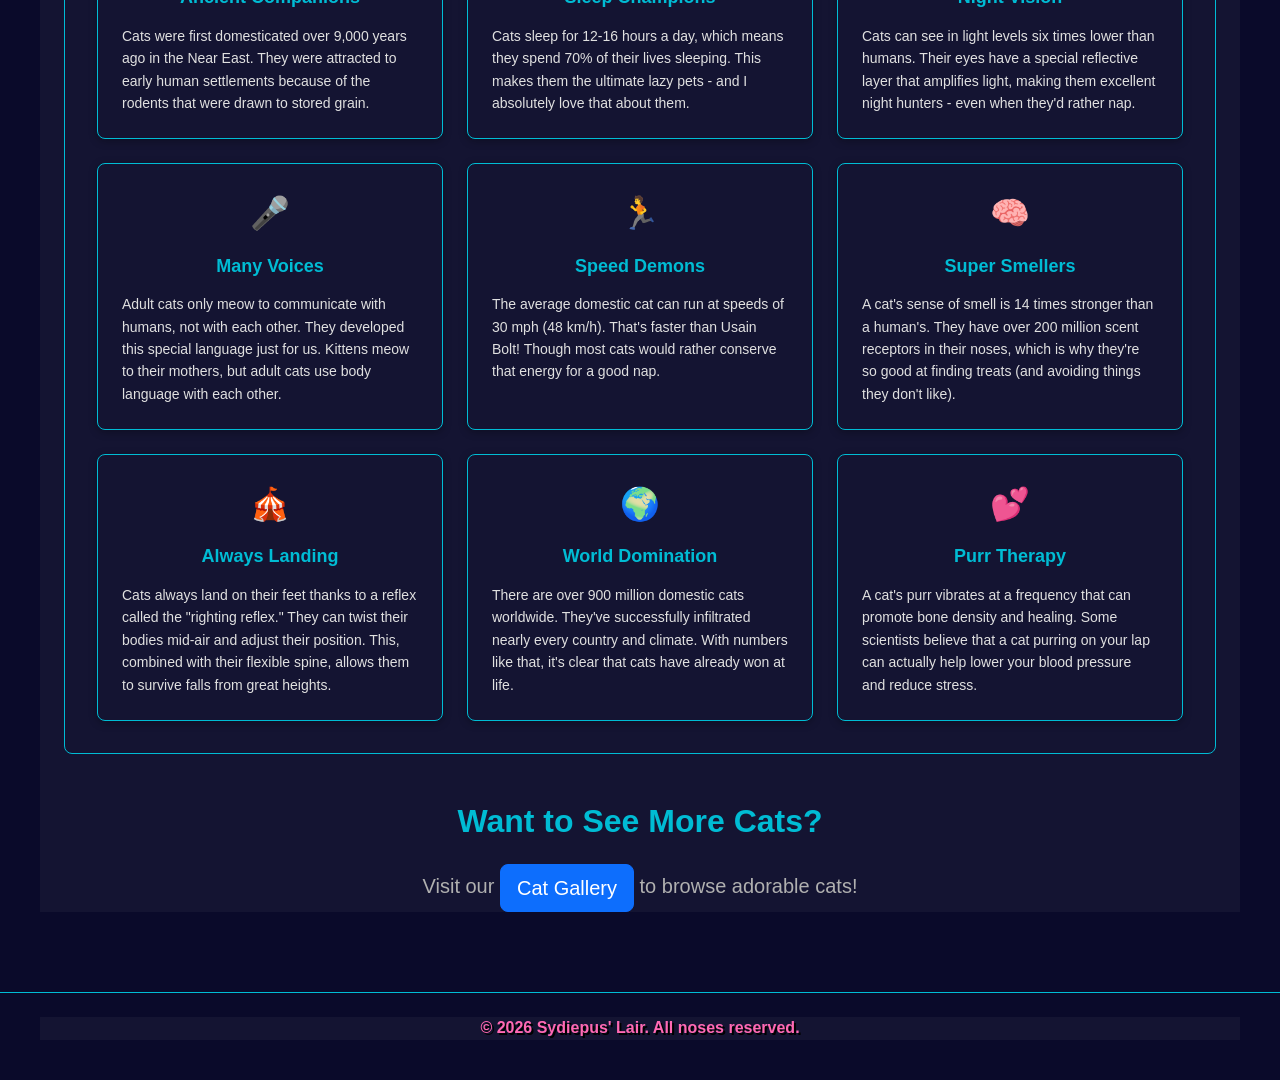
==== commit de9778ac: "fix: fixes to borders and some content" ====
--- a/about.html
+++ b/about.html
@@ -91,11 +91,6 @@
                         </div>
                         
                         <div class="experience-item">
-                            <h3>Organization Level: Expert</h3>
-                            <p>My collection isn't just random - it's meticulously organized. I have folders for different breeds, poses, colors, and even moods. Some might call it obsessive, I call it passionate. Every cat picture has its place.</p>
-                        </div>
-                        
-                        <div class="experience-item">
                             <h3>The Lazy Cat Appreciation</h3>
                             <p>I have a special soft spot for pictures of lazy cats. Cats sleeping in weird positions, cats sprawled out in sunbeams, cats passed out in boxes - these are my favorites. There's something so relatable about their dedication to napping.</p>
                         </div>
@@ -110,10 +105,6 @@
                             <p>My collection is always growing. Every day brings new cat pictures to discover and save. I have browser bookmarks, RSS feeds, and social media accounts all dedicated to finding the next perfect cat image to add to my archive.</p>
                         </div>
                         
-                        <div class="experience-item">
-                            <h3>Wallpaper Rotation</h3>
-                            <p>My phone and computer wallpapers are always changing, but there's one constant: they're always cats. I cycle through my favorite images from my collection, so I always have a cute feline companion on my screens.</p>
-                        </div>
                     </div>
                 </section>
 
--- a/css/style.css
+++ b/css/style.css
@@ -679,33 +679,47 @@
 
 .about-list {
     list-style-type: none;
-    counter-reset: item-counter;
     padding-left: 0;
 }
 
 .about-list li {
-    counter-increment: item-counter;
     margin-bottom: var(--spacing-lg);
-    padding: var(--spacing-md);
+    padding: var(--spacing-lg);
+    padding-left: calc(var(--spacing-lg) + 18px);
+    padding-top: calc(var(--spacing-lg) + 18px);
     background-color: #1e1e3c;
     border-radius: var(--border-radius-md);
     box-shadow: 0 2px 8px rgba(0, 0, 0, 0.3);
-    border-left: 3px solid var(--color-primary);
-}
-
+    position: relative;
+}
+
+/* Top-left L-shape: top + left borders */
 .about-list li::before {
-    content: counter(item-counter);
-    background-color: var(--color-accent);
-    color: var(--color-dark);
-    font-weight: bold;
-    width: 2rem;
-    height: 2rem;
-    border-radius: 50%;
-    display: inline-flex;
-    align-items: center;
-    justify-content: center;
-    margin-right: var(--spacing-md);
-    flex-shrink: 0;
+    content: '🐈🐈🐈🐈🐈\A🐈\A🐈\A🐈\A🐈';
+    white-space: pre;
+    position: absolute;
+    left: -18px;
+    top: -18px;
+    font-size: 18px;
+    color: var(--color-accent);
+    text-shadow: 0 1px 2px rgba(0, 0, 0, 0.5);
+    line-height: 18px;
+    letter-spacing: 8px;
+}
+
+/* Bottom-right inverted L-shape: right + bottom borders */
+.about-list li::after {
+    content: '🐈\A🐈\A🐈\A🐈\A🐈🐈🐈🐈🐈';
+    white-space: pre;
+    position: absolute;
+    right: -18px;
+    bottom: -18px;
+    font-size: 18px;
+    color: var(--color-accent);
+    text-shadow: 0 1px 2px rgba(0, 0, 0, 0.5);
+    line-height: 18px;
+    letter-spacing: 8px;
+    text-align: right;
 }
 
 .about-list li strong {
@@ -910,12 +924,29 @@
     
     .about-list li {
         padding: var(--spacing-sm);
+        padding-left: calc(var(--spacing-md) + 12px);
+        padding-top: calc(var(--spacing-md) + 12px);
     }
     
     .about-list li::before {
-        width: 1.5rem;
-        height: 1.5rem;
-        font-size: var(--font-size-small);
+        content: '🐈🐈🐈\A🐈\A🐈';
+        white-space: pre;
+        font-size: 14px;
+        line-height: 14px;
+        letter-spacing: 6px;
+        left: -12px;
+        top: -12px;
+    }
+    
+    .about-list li::after {
+        content: '🐈\A🐈\A🐈\A🐈🐈🐈';
+        white-space: pre;
+        font-size: 14px;
+        line-height: 14px;
+        letter-spacing: 6px;
+        right: -12px;
+        bottom: -12px;
+        text-align: right;
     }
 }
 
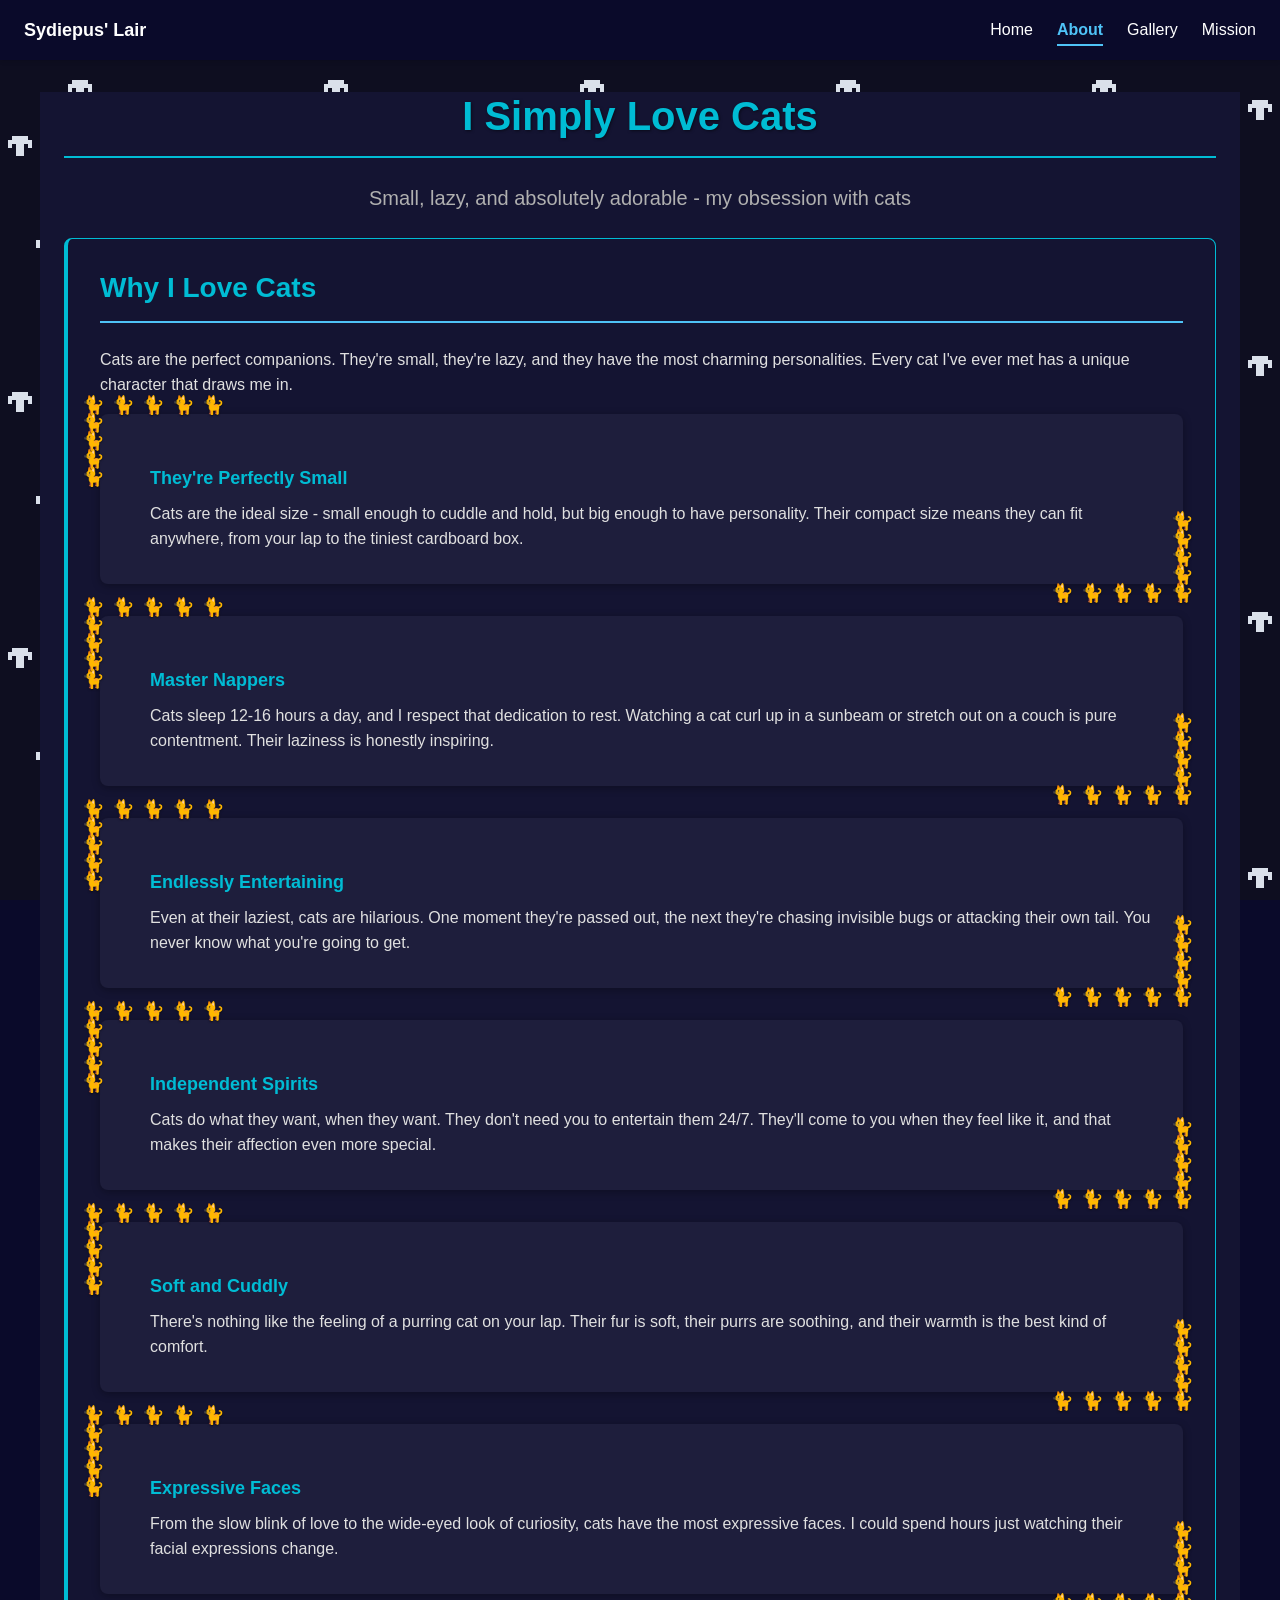
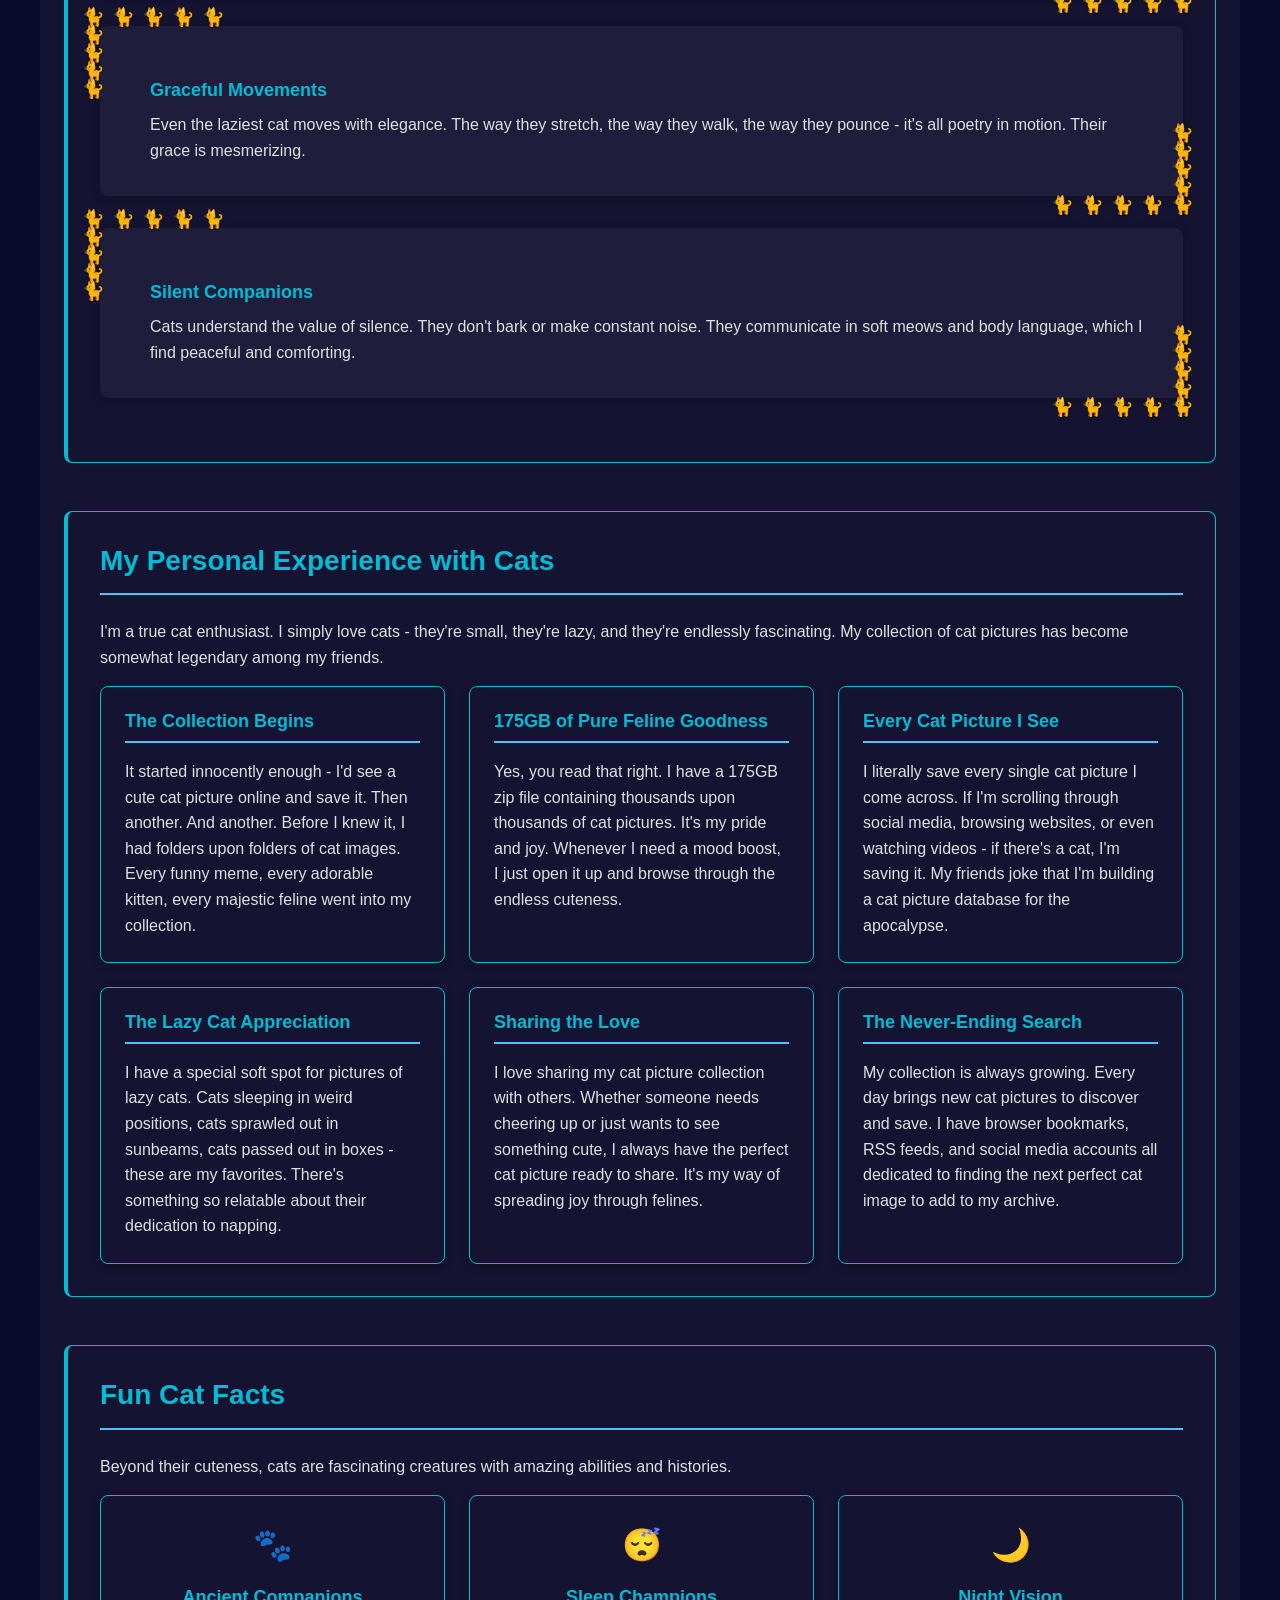
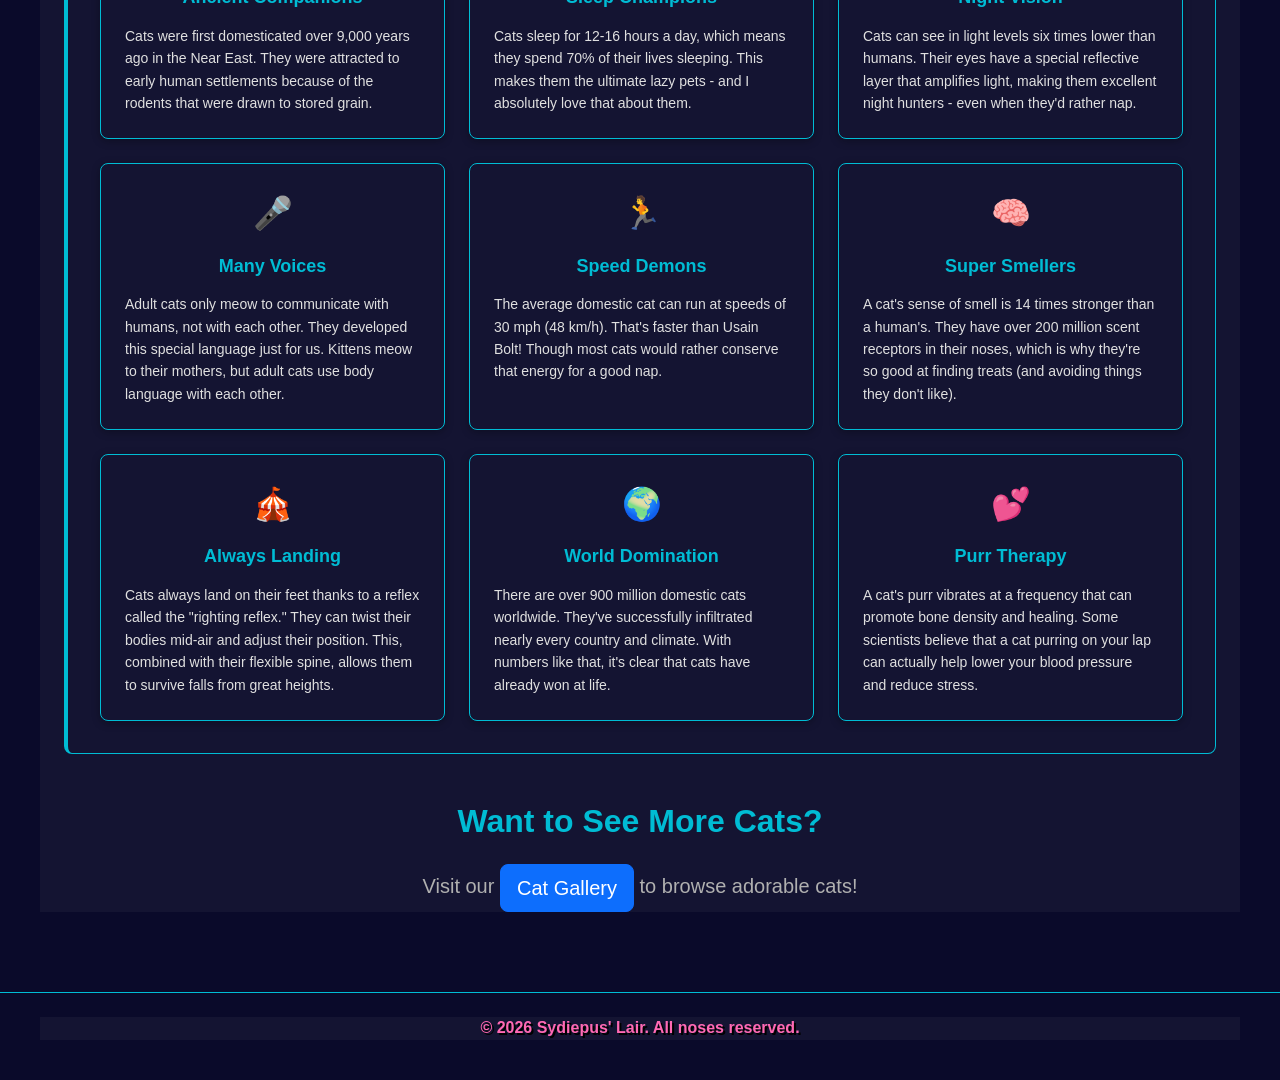
==== commit bd1ef7b6: "fix: update bootstrap and README" ====
--- a/about.html
+++ b/about.html
@@ -6,7 +6,7 @@
     <meta name="description" content="About my love for cats - personal experiences and fun facts">
     <title>Sydiepus' Lair | About</title>
     <!-- Bootstrap 5 CSS -->
-    <link href="https://cdn.jsdelivr.net/npm/bootstrap@5.3.2/dist/css/bootstrap.min.css" rel="stylesheet" integrity="sha384-T3c6CoIi6uLrA9tneNEoa7RxnatzjcDSCmG1MXxSR1GAsXEV/Dwwykc2MPK8M2HN" crossorigin="anonymous">
+    <link href="https://cdn.jsdelivr.net/npm/bootstrap@5.3.8/dist/css/bootstrap.min.css" rel="stylesheet" integrity="sha384-sRIl4kxILFvY47J16cr9ZwB07vP4J8+LH7qKQnuqkuIAvNWLzeN8tE5YBujZqJLB" crossorigin="anonymous">
     <link rel="stylesheet" href="css/style.css">
 </head>
 <body>
--- a/css/style.css
+++ b/css/style.css
@@ -43,7 +43,11 @@
     display: block;
 }
 
-/* CSS Variables */
+
+/* ============================================================
+   CSS Variables
+   ============================================================ */
+
 :root {
     /* Colors */
     --color-primary: #4fc3f7;
@@ -51,18 +55,18 @@
     --color-accent: #00bcd4;
     --color-light: #e1f5fe;
     --color-dark: #01579b;
-    
+
     --bg-color: #0a0a2a;
     --text-color: #e0e0e0;
     --text-color-light: #b0b0b0;
     --link-color: var(--color-primary);
     --link-color-hover: var(--color-secondary);
-    
+
     /* 2000s theme background - dark blue with falling white noses */
     --bg-image: url('../images/web-back-cat-nose-flat.gif');
     --bg-repeat: repeat;
     --bg-attachment: fixed;
-    
+
     /* Typography */
     --font-primary: 'Segoe UI', Tahoma, Geneva, Verdana, sans-serif;
     --font-secondary: Georgia, 'Times New Roman', serif;
@@ -70,23 +74,23 @@
     --font-size-small: 14px;
     --font-size-large: 18px;
     --line-height-base: 1.6;
-    
+
     /* Spacing */
     --spacing-xs: 0.5rem;
     --spacing-sm: 1rem;
     --spacing-md: 1.5rem;
     --spacing-lg: 2rem;
     --spacing-xl: 3rem;
-    
+
     /* Borders & Radius */
     --border-radius-sm: 4px;
     --border-radius-md: 8px;
     --border-color: #dddddd;
-    
+
     /* Shadows */
     --shadow-sm: 0 2px 4px rgba(0, 0, 0, 0.1);
     --shadow-md: 0 4px 8px rgba(0, 0, 0, 0.15);
-    
+
     /* Navigation */
     --nav-bg: #0a0a2a;
     --nav-text: #ffffff;
@@ -95,7 +99,11 @@
     --nav-height: 60px;
 }
 
-/* Utility Classes */
+
+/* ============================================================
+   Utility Classes
+   ============================================================ */
+
 .container {
     width: 100%;
     max-width: 1200px;
@@ -118,7 +126,11 @@
 .mb-3 { margin-bottom: var(--spacing-md); }
 .mb-4 { margin-bottom: var(--spacing-lg); }
 
-/* Navigation Bar */
+
+/* ============================================================
+   Navigation Bar
+   ============================================================ */
+
 .navbar {
     background-color: var(--nav-bg);
     color: var(--nav-text);
@@ -186,13 +198,16 @@
     background-color: var(--nav-text-active);
 }
 
-/* Main Content */
+
+/* ============================================================
+   Main Content & Footer
+   ============================================================ */
+
 .main {
     padding: var(--spacing-lg) 0;
     min-height: calc(100vh - var(--nav-height));
 }
 
-/* Footer */
 .footer {
     background-color: #0a0a2a;
     color: var(--color-light);
@@ -202,7 +217,11 @@
     border-top: 1px solid var(--color-accent);
 }
 
-/* Page Headings */
+
+/* ============================================================
+   Page Headings & Headers
+   ============================================================ */
+
 .page-heading {
     font-size: 2.5rem;
     margin-bottom: var(--spacing-md);
@@ -212,7 +231,22 @@
     text-shadow: 1px 1px 3px rgba(0, 0, 0, 0.5);
 }
 
-/* Legacy card grid styles - kept for compatibility with existing pages */
+.page-header {
+    text-align: center;
+    margin-bottom: var(--spacing-lg);
+}
+
+.lead {
+    font-size: 1.25rem;
+    color: var(--text-color-light);
+    margin-top: var(--spacing-sm);
+}
+
+
+/* ============================================================
+   Card Component (legacy / non-dynamic pages)
+   ============================================================ */
+
 .card-grid {
     display: grid;
     grid-template-columns: repeat(auto-fill, minmax(300px, 1fr));
@@ -220,7 +254,6 @@
     padding: var(--spacing-sm) 0;
 }
 
-/* Card Component (for non-dynamic pages) */
 .card {
     background: #141432;
     border-radius: var(--border-radius-md);
@@ -235,7 +268,6 @@
     box-shadow: var(--shadow-md);
 }
 
-/* Old card styles for backward compatibility */
 .card-image-container {
     position: relative;
     overflow: hidden;
@@ -299,10 +331,9 @@
 
 .card-meta {
     display: flex;
-    align-items: center;
-    gap: var(--spacing-sm);
-    font-size: var(--font-size-small);
-    color: var(--text-color-light);
+    flex-wrap: wrap;
+    gap: var(--spacing-xs);
+    margin-top: auto;
 }
 
 .card-meta .age::before {
@@ -310,236 +341,17 @@
     color: var(--border-color);
 }
 
-/* Page Header */
-.page-header {
-    text-align: center;
-    margin-bottom: var(--spacing-lg);
-}
-
-.lead {
-    font-size: 1.25rem;
-    color: var(--text-color-light);
-    margin-top: var(--spacing-sm);
-}
-
-/* Responsive Design */
-@media (max-width: 768px) {
-    .page-heading {
-        font-size: 2rem;
-    }
-    
-    .card-image-container {
-        height: 200px;
-    }
-    
-    .card-body {
-        padding: var(--spacing-sm);
-    }
-    
-    .card-title {
-        font-size: var(--font-size-base);
-    }
-    
-    /* Navbar mobile responsiveness */
-    .navbar {
-        flex-direction: column;
-        height: auto;
-        padding: var(--spacing-sm) var(--spacing-md);
-        gap: var(--spacing-sm);
-    }
-    
-    .navbar-brand {
-        text-align: center;
-        width: 100%;
-    }
-    
-    .navbar-nav {
-        flex-direction: row;
-        flex-wrap: wrap;
-        justify-content: center;
-        gap: var(--spacing-sm);
-    }
-    
-    /* Fix Bootstrap input-group width issue on small screens */
-    .input-group > .form-control {
-        width: auto;
-        flex: 1 1 auto;
-    }
-}
-
-@media (max-width: 576px) {
-    .card-image-container {
-        height: 250px;
-    }
-    
-    .page-header {
-        margin-bottom: var(--spacing-md);
-    }
-    
-    /* Navbar extra small screens */
-    .navbar-nav {
-        gap: var(--spacing-xs);
-    }
-    
-    .navbar-nav a {
-        font-size: var(--font-size-small);
-        padding: var(--spacing-xs);
-    }
-    
-    .input-group {
-        flex-direction: column;
-    }
-    
-    .input-group .btn {
-        width: 100%;
-    }
-}
-
-@media (min-width: 1200px) {
-    /* Extra large screens - 4 columns */
-    .card-image-container {
-        height: 240px;
-    }
-}
-
-/* Search Form Styles */
-.search-form {
-    max-width: 600px;
-    margin: 0 auto var(--spacing-lg);
-}
-
-.search-form .form-control {
-    background-color: #141432;
-    color: var(--text-color);
-    border-color: var(--color-accent);
-}
-
-.search-form .form-control::placeholder {
-    color: var(--text-color-light);
-}
-
-.search-form .btn-primary {
-    background-color: var(--color-primary);
-    border-color: var(--color-primary);
-}
-
-.search-form .btn-outline-secondary {
-    color: var(--text-color);
-    border-color: var(--color-accent);
-}
-
-.search-form .btn-outline-secondary:hover {
-    background-color: rgba(0, 188, 212, 0.2);
-}
-
-.search-form .form-control {
-    border-radius: var(--border-radius-md) 0 0 var(--border-radius-md);
-    border-right: none;
-}
-
-.search-form .btn-primary {
-    border-radius: 0 var(--border-radius-md) var(--border-radius-md) 0;
-}
-
-.search-form .btn-outline-secondary {
-    border-radius: 0;
-    border-left: 1px solid var(--border-color);
-    border-right: 1px solid var(--border-color);
-}
-
-.search-form .btn i {
-    margin-right: var(--spacing-xs);
-}
-
-/* Clear search button - hide when input is empty */
-#clear-search {
-    display: none;
-}
-
-/* Loading Overlay */
-.loading-overlay {
-    display: flex;
-    flex-direction: column;
-    align-items: center;
-    justify-content: center;
-    padding: var(--spacing-xl);
-    text-align: center;
-    min-height: 300px;
-    background-color: #141432;
-    border-radius: var(--border-radius-md);
-    border: 1px solid var(--color-accent);
-}
-
-.loading-overlay .spinner-border {
-    width: 3rem;
-    height: 3rem;
-    margin-bottom: var(--spacing-md);
-    border-right-color: var(--color-accent);
-}
-
-.loading-text {
-    font-size: var(--font-size-large);
-    color: var(--text-color);
-}
-
-/* Alert Styles (Error and Empty States) */
-.alert {
-    border-radius: var(--border-radius-md);
-    border: none;
-    padding: var(--spacing-md);
-    margin-bottom: var(--spacing-md);
-    text-align: center;
-    background-color: #141432;
-    color: var(--text-color);
-    border: 1px solid var(--color-accent);
-}
-
-/* Pagination Info */
-.pagination-info {
+.card-meta .badge {
     font-size: var(--font-size-small);
-}
-
-/* Pagination Container */
-.pagination-container {
-    display: flex;
-    justify-content: center;
-}
-
-.pagination {
-    flex-wrap: wrap;
-}
-
-.pagination .page-item {
-    margin: 0 var(--spacing-xs);
-}
-
-.pagination .page-link {
+    padding: var(--spacing-xs) var(--spacing-sm);
     border-radius: var(--border-radius-sm);
-    padding: var(--spacing-xs) var(--spacing-md);
-    border: 1px solid var(--color-accent);
-    color: var(--color-accent);
-    background-color: #141432;
-}
-
-.pagination .page-link:hover {
-    background-color: rgba(0, 188, 212, 0.2);
-    border-color: var(--color-primary);
-    color: white;
-}
-
-.pagination .page-item.active .page-link {
-    background-color: var(--color-accent);
-    border-color: var(--color-accent);
-    color: var(--color-dark);
-}
-
-.pagination .page-item.disabled .page-link {
-    color: var(--text-color-light);
-    background-color: transparent;
-    border-color: var(--border-color);
-}
-
-/* Cat Card Hover Overlay - using Bootstrap classes */
+}
+
+
+/* ============================================================
+   Cat Card (dynamic pages)
+   ============================================================ */
+
 .cat-card {
     border: 1px solid var(--color-accent);
     border-radius: var(--border-radius-md);
@@ -603,7 +415,6 @@
     opacity: 0.9;
 }
 
-/* Card Body */
 .cat-card .card-body {
     padding: var(--spacing-md);
 }
@@ -621,52 +432,162 @@
     line-height: var(--line-height-base);
 }
 
-/* Card Meta Badges */
-.card-meta {
+
+/* ============================================================
+   Search Form
+   ============================================================ */
+
+.search-form {
+    max-width: 600px;
+    margin: 0 auto var(--spacing-lg);
+}
+
+.search-form .input-group {
+    flex-wrap: nowrap;
+}
+
+.search-form .form-control {
+    background-color: #141432;
+    color: var(--text-color);
+    border-color: var(--color-accent);
+    border-radius: var(--border-radius-md) 0 0 var(--border-radius-md);
+    border-right: none;
+    min-width: 0;
+    flex: 1 1 auto;
+}
+
+.search-form .form-control::placeholder {
+    color: var(--text-color-light);
+}
+
+.search-form .btn-outline-secondary {
+    color: var(--text-color);
+    border-color: var(--color-accent);
+    border-left: 1px solid var(--border-color);
+    border-right: 1px solid var(--border-color);
+    border-radius: 0;
+    flex-shrink: 0;
+}
+
+.search-form .btn-outline-secondary:hover {
+    background-color: rgba(0, 188, 212, 0.2);
+}
+
+.search-form .btn-primary {
+    background-color: var(--color-primary);
+    border-color: var(--color-primary);
+    border-radius: 0 var(--border-radius-md) var(--border-radius-md) 0;
+    flex-shrink: 0;
+    white-space: nowrap;
+}
+
+.search-form .btn i {
+    margin-right: var(--spacing-xs);
+}
+
+#clear-search {
+    display: none;
+}
+
+
+/* ============================================================
+   Loading & Alert States
+   ============================================================ */
+
+.loading-overlay {
     display: flex;
+    flex-direction: column;
+    align-items: center;
+    justify-content: center;
+    padding: var(--spacing-xl);
+    text-align: center;
+    min-height: 300px;
+    background-color: #141432;
+    border-radius: var(--border-radius-md);
+    border: 1px solid var(--color-accent);
+}
+
+.loading-overlay .spinner-border {
+    width: 3rem;
+    height: 3rem;
+    margin-bottom: var(--spacing-md);
+    border-right-color: var(--color-accent);
+}
+
+.loading-text {
+    font-size: var(--font-size-large);
+    color: var(--text-color);
+}
+
+.alert {
+    border-radius: var(--border-radius-md);
+    border: 1px solid var(--color-accent);
+    padding: var(--spacing-md);
+    margin-bottom: var(--spacing-md);
+    text-align: center;
+    background-color: #141432;
+    color: var(--text-color);
+}
+
+
+/* ============================================================
+   Pagination
+   ============================================================ */
+
+.pagination-info {
+    font-size: var(--font-size-small);
+}
+
+.pagination-container {
+    display: flex;
+    justify-content: center;
+}
+
+.pagination {
     flex-wrap: wrap;
-    gap: var(--spacing-xs);
-    margin-top: auto;
-}
-
-.card-meta .badge {
-    font-size: var(--font-size-small);
-    padding: var(--spacing-xs) var(--spacing-sm);
+}
+
+.pagination .page-item {
+    margin: 0 var(--spacing-xs);
+}
+
+.pagination .page-link {
     border-radius: var(--border-radius-sm);
-}
-
-/* Responsive Card Grid */
-@media (max-width: 768px) {
-    .cat-image-container {
-        height: 200px;
-    }
-}
-
-@media (max-width: 576px) {
-    .cat-image-container {
-        height: 180px;
-    }
-    
-    .cat-card .card-body {
-        padding: var(--spacing-sm);
-    }
-    
-    .cat-card .card-title {
-        font-size: var(--font-size-base);
-    }
-    
-    .hover-overlay h3 {
-        font-size: var(--font-size-base);
-    }
-}
-
-/* About Page Styles */
+    padding: var(--spacing-xs) var(--spacing-md);
+    border: 1px solid var(--color-accent);
+    color: var(--color-accent);
+    background-color: #141432;
+}
+
+.pagination .page-link:hover {
+    background-color: rgba(0, 188, 212, 0.2);
+    border-color: var(--color-primary);
+    color: white;
+}
+
+.pagination .page-item.active .page-link {
+    background-color: var(--color-accent);
+    border-color: var(--color-accent);
+    color: var(--color-dark);
+}
+
+.pagination .page-item.disabled .page-link {
+    color: var(--text-color-light);
+    background-color: transparent;
+    border-color: var(--border-color);
+}
+
+
+/* ============================================================
+   About Page
+   ============================================================ */
+
 .about-section {
     background-color: #141432;
     padding: var(--spacing-lg);
     border-radius: var(--border-radius-md);
+    border: 1px solid var(--color-accent);
     border-left: 4px solid var(--color-accent);
-    border: 1px solid var(--color-accent);
 }
 
 .about-section h2 {
@@ -693,7 +614,6 @@
     position: relative;
 }
 
-/* Top-left L-shape: top + left borders */
 .about-list li::before {
     content: '🐈🐈🐈🐈🐈\A🐈\A🐈\A🐈\A🐈';
     white-space: pre;
@@ -707,7 +627,6 @@
     letter-spacing: 8px;
 }
 
-/* Bottom-right inverted L-shape: right + bottom borders */
 .about-list li::after {
     content: '🐈\A🐈\A🐈\A🐈\A🐈🐈🐈🐈🐈';
     white-space: pre;
@@ -735,7 +654,6 @@
     line-height: var(--line-height-base);
 }
 
-/* Experience Grid */
 .experience-grid {
     display: grid;
     grid-template-columns: repeat(auto-fill, minmax(300px, 1fr));
@@ -771,7 +689,6 @@
     margin: 0;
 }
 
-/* Facts Container */
 .facts-container {
     display: grid;
     grid-template-columns: repeat(auto-fill, minmax(280px, 1fr));
@@ -813,7 +730,11 @@
     font-size: var(--font-size-small);
 }
 
-/* Gallery Teaser */
+
+/* ============================================================
+   Gallery
+   ============================================================ */
+
 .gallery-teaser {
     margin-top: var(--spacing-lg);
 }
@@ -823,7 +744,6 @@
     margin-bottom: var(--spacing-md);
 }
 
-/* Gallery Grid */
 .gallery-grid {
     display: grid;
     grid-template-columns: repeat(auto-fill, minmax(300px, 1fr));
@@ -831,7 +751,6 @@
     padding: var(--spacing-md) 0;
 }
 
-/* Image Modal */
 .image-modal {
     display: none;
     position: fixed;
@@ -884,7 +803,6 @@
     to { opacity: 1; }
 }
 
-/* Personal Images (when added) */
 .personal-images {
     display: flex;
     flex-wrap: wrap;
@@ -908,26 +826,123 @@
     box-shadow: 0 6px 20px rgba(0, 188, 212, 0.4);
 }
 
-/* Responsive adjustments for about page */
+
+/* ============================================================
+   2000s Retro Styling
+   ============================================================ */
+
+.silly-text {
+    font-family: 'Comic Sans MS', 'Arial Black', Impact, sans-serif;
+    color: #ff69b4;
+    text-shadow: 2px 2px 0px #000;
+    font-weight: bold;
+    font-size: 16px;
+    line-height: 1.4;
+}
+
+.retro-table {
+    background-color: #141432;
+    border: 3px solid var(--color-accent);
+    border-collapse: collapse;
+    width: 100%;
+    max-width: 600px;
+    margin: 20px auto;
+}
+
+.retro-table td {
+    padding: 15px;
+    vertical-align: top;
+    border: 1px dashed var(--color-accent);
+}
+
+.retro-content {
+    background-color: #141432;
+    padding: 20px;
+    margin: 20px auto;
+    border: 5px groove var(--color-accent);
+    max-width: 800px;
+    box-shadow: 0 0 20px rgba(0, 188, 212, 0.3);
+}
+
+.retro-banner {
+    width: 100%;
+    max-width: 600px;
+    height: auto;
+    display: block;
+    margin: 0 auto 20px;
+    border: 3px solid var(--color-accent);
+    box-shadow: 0 0 15px var(--color-accent);
+}
+
+
+/* ============================================================
+   Responsive — 768px and below
+   ============================================================ */
+
 @media (max-width: 768px) {
-    .experience-grid {
-        grid-template-columns: 1fr;
-    }
-    
+    /* Page headings */
+    .page-heading {
+        font-size: 2rem;
+    }
+
+    .page-header {
+        margin-bottom: var(--spacing-md);
+    }
+
+    /* Navbar */
+    .navbar {
+        flex-direction: column;
+        height: auto;
+        padding: var(--spacing-sm) var(--spacing-md);
+        gap: var(--spacing-sm);
+    }
+
+    .navbar-brand {
+        text-align: center;
+        width: 100%;
+    }
+
+    .navbar-nav {
+        flex-direction: row;
+        flex-wrap: wrap;
+        justify-content: center;
+        gap: var(--spacing-sm);
+    }
+
+    /* Legacy cards */
+    .card-image-container {
+        height: 200px;
+    }
+
+    .card-body {
+        padding: var(--spacing-sm);
+    }
+
+    .card-title {
+        font-size: var(--font-size-base);
+    }
+
+    /* Cat cards */
+    .cat-image-container {
+        height: 200px;
+    }
+
+    /* About page */
+    .experience-grid,
     .facts-container {
         grid-template-columns: 1fr;
     }
-    
+
     .about-section {
         padding: var(--spacing-md);
     }
-    
+
     .about-list li {
         padding: var(--spacing-sm);
         padding-left: calc(var(--spacing-md) + 12px);
         padding-top: calc(var(--spacing-md) + 12px);
     }
-    
+
     .about-list li::before {
         content: '🐈🐈🐈\A🐈\A🐈';
         white-space: pre;
@@ -937,7 +952,7 @@
         left: -12px;
         top: -12px;
     }
-    
+
     .about-list li::after {
         content: '🐈\A🐈\A🐈\A🐈🐈🐈';
         white-space: pre;
@@ -950,58 +965,71 @@
     }
 }
 
+
+/* ============================================================
+   Responsive — 576px and below
+   ============================================================ */
+
 @media (max-width: 576px) {
+    /* Navbar */
+    .navbar-nav {
+        gap: var(--spacing-xs);
+    }
+
+    .navbar-nav a {
+        font-size: var(--font-size-small);
+        padding: var(--spacing-xs);
+    }
+
+    /* Legacy cards */
+    .card-image-container {
+        height: 250px;
+    }
+
+    /* Cat cards */
+    .cat-image-container {
+        height: 180px;
+    }
+
+    .cat-card .card-body {
+        padding: var(--spacing-sm);
+    }
+
+    .cat-card .card-title {
+        font-size: var(--font-size-base);
+    }
+
+    .hover-overlay h3 {
+        font-size: var(--font-size-base);
+    }
+
+    /* Search — icon-only button on very narrow screens */
+    .search-form .btn-primary .btn-label {
+        display: none;
+    }
+
+    .search-form .btn-primary i {
+        margin-right: 0;
+    }
+
+    /* About page */
     .fact-icon {
         font-size: 1.5rem;
     }
-    
+
     .fact-card h3 {
         font-size: var(--font-size-base);
     }
 }
 
-/* 2000s Retro Styling */
-.silly-text {
-    font-family: 'Comic Sans MS', 'Arial Black', Impact, sans-serif;
-    color: #ff69b4;
-    text-shadow: 2px 2px 0px #000;
-    font-weight: bold;
-    font-size: 16px;
-    line-height: 1.4;
-}
-
-.retro-table {
-    background-color: #141432;
-    border: 3px solid var(--color-accent);
-    border-collapse: collapse;
-    width: 100%;
-    max-width: 600px;
-    margin: 20px auto;
-}
-
-.retro-table td {
-    padding: 15px;
-    vertical-align: top;
-    border: 1px dashed var(--color-accent);
-}
-
-.retro-content {
-    background-color: #141432;
-    padding: 20px;
-    margin: 20px;
-    border: 5px groove var(--color-accent);
-    max-width: 800px;
-    margin-left: auto;
-    margin-right: auto;
-    box-shadow: 0 0 20px rgba(0, 188, 212, 0.3);
-}
-
-.retro-banner {
-    width: 100%;
-    max-width: 600px;
-    height: auto;
-    display: block;
-    margin: 0 auto 20px;
-    border: 3px solid var(--color-accent);
-    box-shadow: 0 0 15px var(--color-accent);
-}
+
+/* ============================================================
+   Responsive — 1200px and above
+   ============================================================ */
+
+@media (min-width: 1200px) {
+    .card-image-container,
+    .cat-image-container {
+        height: 240px;
+    }
+}
